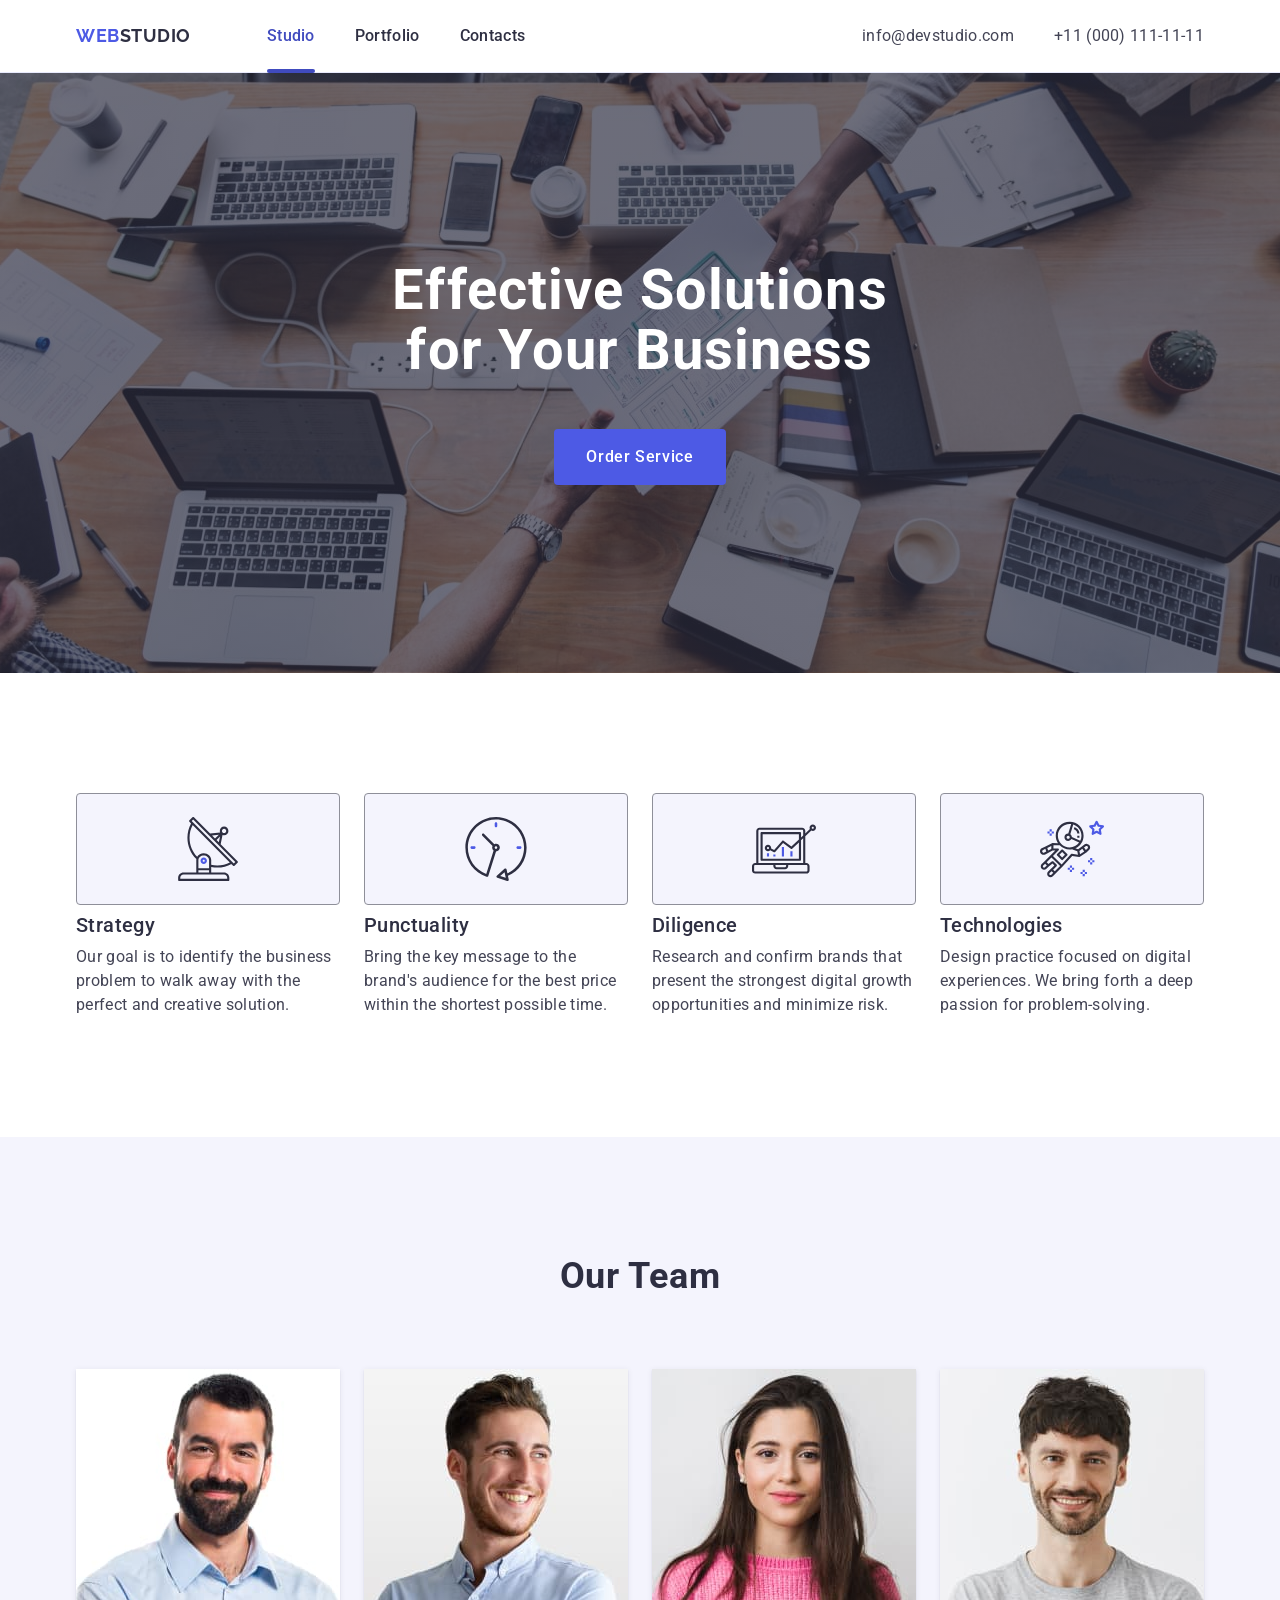
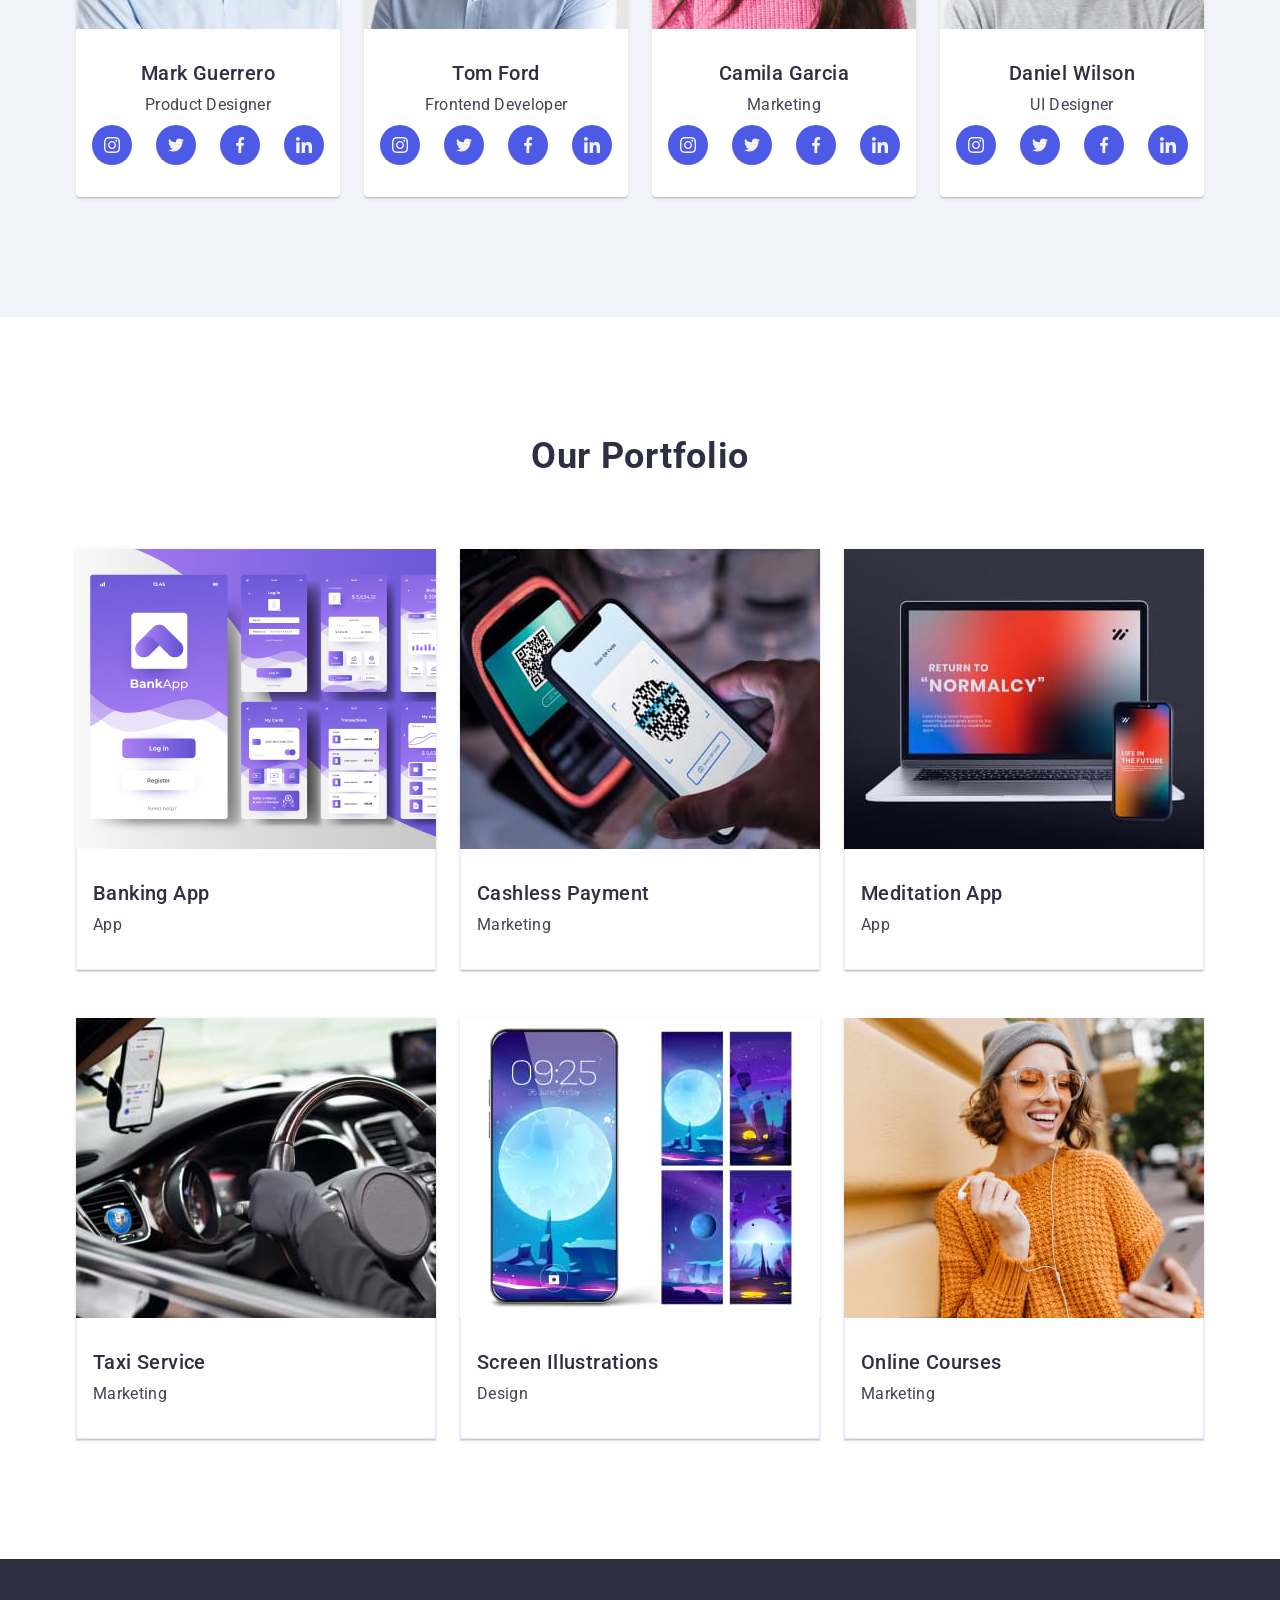
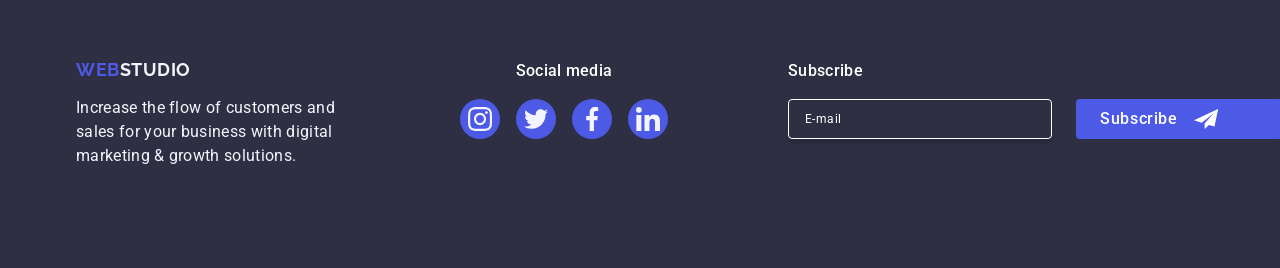
==== index.html @ db0de2be "root color" ====
<!DOCTYPE html>
<html lang="en">
<head>
    <meta charset="UTF-8">
    <meta name="viewport" content="width=device-width, initial-scale=1.0">
    <title>WebStudio</title>
    <link rel="preconnect" href="https://fonts.googleapis.com">
    <link rel="preconnect" href="https://fonts.gstatic.com" crossorigin>
    <link href="https://fonts.googleapis.com/css2?family=Raleway:wght@700&family=Roboto:wght@400;500;700&display=swap"
        rel="stylesheet">
        <link rel="stylesheet" href="https://cdnjs.cloudflare.com/ajax/libs/modern-normalize/2.0.0/modern-normalize.min.css">
    <link rel="stylesheet" href="./css/styles.css">
</head>
<body>
    <header class="header">
        <div class="container header-container">
        <nav class="navigation">
            <a class="logo" href="./index.html">Web<span class="logo-part">Studio</span></a>
            <ul class="nav-list">
                <li>
                    <a class="nav-link current" href="./index.html">Studio</a>
                </li>
                <li>
                    <a class="nav-link" href="">Portfolio</a>
                </li>
                <li>
                    <a class="nav-link" href="">Contacts</a>
                </li>
            </ul>
        </nav>
        <address class="address">
            <ul class="address-list">
                <li>
                    <a class="contact-link" href="mailto:info@devstudio.com">info@devstudio.com</a>
                </li>
                <li>
                    <a class="contact-link" href="tel:+110001111111">+11 (000) 111-11-11</a>
                </li>
            </ul>
        </address> 
        </div>
    </header>
    <main>
        <section class="hero hero-bgr ">
            <div class="container hero-wrap">
            <h1 class="title-hero">Effective Solutions  for Your Business</h1>
            <button class="button-hero" type="button" >Order Service</button>
            </div>
        </section>
        <section class="our-adventages">
            <div class="container adventages-wrap">
            <h2 class="visually-hidden">Our Adventages</h2>
            <ul class="adventages-list">
                <li class="adventages-item">
                    <div class="icon-block">
                        <svg class="icon-adventages" width="64" height="64">
                            <use href="./images/icons.svg#icon-antenna"></use>
                        </svg>
                    </div>
                    <h3 class="subtitle-adventages">Strategy</h3>
                    <p class="text-adventages">Our goal is to identify the business
                       problem to walk away with the perfect and creative solution.
                    </p>
                </li>
                <li class="adventages-item">
                    <div class="icon-block">
                    <svg class="icon-adventages" width="64" height="64">
                        <use href="./images/icons.svg#icon-clock"></use>
                    </svg>
                </div>
                    <h3 class="subtitle-adventages">Punctuality</h3>
                    <p class="text-adventages">Bring the key message to the brand's audience for the best price within the shortest possible time.</p>
                </li>
                <li class="adventages-item">
                    <div class="icon-block">
                        <svg class="icon-adventages" width="64" height="64">
                            <use href="./images/icons.svg#icon-diagram"></use>
                        </svg>
                    </div>
                    <h3 class="subtitle-adventages">Diligence</h3>
                    <p class="text-adventages">Research and confirm brands that present the strongest digital growth opportunities and minimize risk.</p>
                </li>
                <li class="adventages-item">
                    <div class="icon-block">
                        <svg class="icon-adventages" width="64" height="64">
                            <use href="./images/icons.svg#icon-astronaut"></use>
                        </svg>
                    </div>
                    <h3 class="subtitle-adventages">Technologies</h3>
                    <p class="text-adventages">Design practice focused on digital experiences. We bring forth a deep passion for problem-solving.</p>
                </li>
            </ul>
            </div>
        </section>
        <section class="section-team">
            <div class="container">
            <h2 class="title-team">Our Team</h2>
            <ul class="list-team">
                <li class="item-team">
                    <img class="team-photo" src="./images/team-one.jpg" alt="Mark Guerrero" width="264" height="260">
                    <div class="text-team">
                    <h3 class="subtitle-team">Mark Guerrero</h3>
                    <p class="text-discription">Product Designer</p>
                    <ul class="icon-social-team">
                        <li class="icon-list-team">
                            <a class="icon-link-team" href=""  target="_blank" rel="noopener noreferrer nofolow">
                            <svg class="social-list" width="16" height="16">
                                <use href="./images/icons.svg#icon-instagram"></use>
                            </svg>
                            </a>
                        </li>
                        <li class="icon-list-team">
                            <a class="icon-link-team" href="" target="_blank" rel="noopener noreferrer nofolow">
                            <svg class="social-list" width="16" height="16">
                                <use href="./images/icons.svg#icon-twitter"></use>
                            </svg>
                            </a>
                        </li>
                        <li class="icon-list-team">
                            <a class="icon-link-team" href=""  target="_blank" rel="noopener noreferrer nofolow">
                            <svg class="social-list" width="16" height="16">
                                <use href="./images/icons.svg#icon-facebook"></use>
                            </svg>
                            </a>
                        </li>
                        <li class="icon-list-team">
                            <a class="icon-link-team" href=""  target="_blank" rel="noopener noreferrer nofolow">
                            <svg class="social-list" width="16" height="16">
                                <use href="./images/icons.svg#icon-linkedin"></use>
                            </svg>
                            </a>
                        </li>
                    </ul>
                    </div>
                </li>
                <li class="item-team">
                    <img class="team-photo" src="./images/team-two.jpg" alt="Tom Ford"  width="264" height="260">
                    <div class="text-team">
                    <h3 class="subtitle-team">Tom Ford</h3>
                    <p class="text-discription">Frontend Developer</p>
                    <ul class="icon-social-team">
                        <li class="icon-list-team">
                            <a class="icon-link-team" href="" target="_blank" rel="noopener noreferrer nofolow">
                                <svg class="social-list" width="16" height="16">
                                    <use href="./images/icons.svg#icon-instagram"></use>
                                </svg>
                            </a>
                        </li>
                        <li class="icon-list-team">
                            <a class="icon-link-team" href="" target="_blank" rel="noopener noreferrer nofolow">
                                <svg class="social-list" width="16" height="16">
                                    <use href="./images/icons.svg#icon-twitter"></use>
                                </svg>
                            </a>
                        </li>
                        <li class="icon-list-team">
                            <a class="icon-link-team" href="" target="_blank" rel="noopener noreferrer nofolow">
                                <svg class="social-list" width="16" height="16">
                                    <use href="./images/icons.svg#icon-facebook"></use>
                                </svg>
                            </a>
                        </li>
                        <li class="icon-list-team">
                            <a class="icon-link-team" href="" target="_blank" rel="noopener noreferrer nofolow">
                                <svg class="social-list" width="16" height="16">
                                    <use href="./images/icons.svg#icon-linkedin"></use>
                                </svg>
                            </a>
                        </li>
                    </ul>
                    </div>
                </li>
                <li class="item-team">
                    <img class="team-photo" src="./images/team-three.jpg" alt="Camila Garcia"  width="264" height="260">
                    <div class="text-team">
                    <h3 class="subtitle-team">Camila Garcia</h3>
                    <p class="text-discription">Marketing</p>
                    <ul class="icon-social-team">
                        <li class="icon-list-team">
                            <a class="icon-link-team" href="" target="_blank" rel="noopener noreferrer nofolow">
                                <svg class="social-list" width="16" height="16">
                                    <use href="./images/icons.svg#icon-instagram"></use>
                                </svg>
                            </a>
                        </li>
                        <li class="icon-list-team">
                            <a class="icon-link-team" href="" target="_blank" rel="noopener noreferrer nofolow">
                                <svg class="social-list" width="16" height="16">
                                    <use href="./images/icons.svg#icon-twitter"></use>
                                </svg>
                            </a>
                        </li>
                        <li class="icon-list-team">
                            <a class="icon-link-team" href="" target="_blank" rel="noopener noreferrer nofolow">
                                <svg class="social-list" width="16" height="16">
                                    <use href="./images/icons.svg#icon-facebook"></use>
                                </svg>
                            </a>
                        </li>
                        <li class="icon-list-team">
                            <a class="icon-link-team" href="" target="_blank" rel="noopener noreferrer nofolow">
                                <svg class="social-list" width="16" height="16">
                                    <use href="./images/icons.svg#icon-linkedin"></use>
                                </svg>
                            </a>
                        </li>
                    </ul>
                    </div>
                </li>
                <li class="item-team">
                    <img class="team-photo" src="./images/team-four.jpg" alt="Daniel Wilson"  width="264" height="260"> 
                    <div class="text-team">
                    <h3 class="subtitle-team">Daniel Wilson</h3>
                    <p class="text-discription">UI Designer</p>
                    <ul class="icon-social-team">
                        <li class="icon-list-team">
                            <a class="icon-link-team" href="" target="_blank" rel="noopener noreferrer nofolow">
                                <svg class="social-list" width="16" height="16">
                                    <use href="./images/icons.svg#icon-instagram"></use>
                                </svg>
                            </a>
                        </li>
                        <li class="icon-list-team">
                            <a class="icon-link-team" href="" target="_blank" rel="noopener noreferrer nofolow">
                                <svg class="social-list" width="16" height="16">
                                    <use href="./images/icons.svg#icon-twitter"></use>
                                </svg>
                            </a>
                        </li>
                        <li class="icon-list-team">
                            <a class="icon-link-team" href="" target="_blank" rel="noopener noreferrer nofolow">
                                <svg class="social-list" width="16" height="16">
                                    <use href="./images/icons.svg#icon-facebook"></use>
                                </svg>
                            </a>
                        </li>
                        <li class="icon-list-team">
                            <a class="icon-link-team" href="" target="_blank" rel="noopener noreferrer nofolow">
                                <svg class="social-list" width="16" height="16">
                                    <use href="./images/icons.svg#icon-linkedin"></use>
                                </svg>
                            </a>
                        </li>
                    </ul>
                    </div>
                </li>
            </ul>
        </div>
        </section>
        <section class="section-portfolio">
            <div class="container">
            <h2 class="title-portfolio">Our Portfolio</h2>
            <ul class="card-portfolio">
                <li class="portfolio-item ">
                    <div class="portfolio-sguare"> 
                            <img class="photo-portfolio" src="./images/interface-app.jpg" alt="Bank app" width="360" height="300"> 
                      <p class="text-desc-portfilio"> 
                        14 Stylish and User-Friendly App Design Concepts · Task Manager App · Calorie Tracker App · Exotic Fruit Ecommerce App ·
                        Cloud Storage App
                     </p>
                    </div>
                    <div class="text-portfolio">
                    <h3 class="subtitle-portfolio">Banking App</h3>
                    <p class="desc-portfolio">App</p>
                    </div>
                </li>
                <li class="portfolio-item">
                    <div class="portfolio-sguare">
                    <img class="photo-portfolio" src="./images/marketing.jpg" alt="Payment" width="360" height="300">
                        <p class="text-desc-portfilio">
                            14 Stylish and User-Friendly App Design Concepts · Task Manager App · Calorie Tracker App · Exotic Fruit Ecommerce App ·
                            Cloud Storage App
                        </p>
                    </div>
                    <div class="text-portfolio">
                    <h3 class="subtitle-portfolio">Cashless Payment</h3>
                    <p class="desc-portfolio">Marketing</p>
                    </div>
                </li>
                <li class="portfolio-item">
                    <div class="portfolio-sguare">
                    <img class="photo-portfolio"  src="./images/app.jpg" alt="Laptop app" width="360" height="300">
                        <p class="text-desc-portfilio"> 
                            14 Stylish and User-Friendly App Design Concepts · Task Manager App · Calorie Tracker App · Exotic Fruit Ecommerce App ·
                            Cloud Storage App
                        </p>
                    </div>
                    <div class="text-portfolio">
                    <h3 class="subtitle-portfolio">Meditation App</h3>
                    <p class="desc-portfolio">App</p>
                    </div>
                </li>
                <li class="portfolio-item">
                    <div class="portfolio-sguare">
                    <img class="photo-portfolio"  src="./images/taxi.jpg" alt="Taxi service" width="360" height="300">
                        <p class="text-desc-portfilio">
                            14 Stylish and User-Friendly App Design Concepts · Task Manager App · Calorie Tracker App · Exotic Fruit Ecommerce App ·
                            Cloud Storage App
                        </p>
                </div>
                    <div class="text-portfolio">
                    <h3 class="subtitle-portfolio">Taxi Service</h3>
                    <p class="desc-portfolio">Marketing</p>
                    </div>
                </li>
                <li class="portfolio-item">
                    <div class="portfolio-sguare">
                    <img class="photo-portfolio"  src="./images/design.jpg" alt="Screen Illustrations" width="360" height="300">
                        <p class="text-desc-portfilio"> 
                            14 Stylish and User-Friendly App Design Concepts · Task Manager App · Calorie Tracker App · Exotic Fruit Ecommerce App ·
                            Cloud Storage App
                        </p>
                    </div>
                    <div class="text-portfolio">
                    <h3 class="subtitle-portfolio">Screen Illustrations</h3>
                    <p class="desc-portfolio">Design</p>
                    </div>
                </li>
                <li class="portfolio-item">
                    <div class="portfolio-sguare">
                    <img class="photo-portfolio"  src="./images/happy-customer.jpg" alt="Online Courses" width="360" height="300">
                        <p class="text-desc-portfilio"> 
                            14 Stylish and User-Friendly App Design Concepts · Task Manager App · Calorie Tracker App · Exotic Fruit Ecommerce App ·
                            Cloud Storage App
                        </p>
                    </div>
                    <div class="text-portfolio">
                    <h3 class="subtitle-portfolio">Online Courses</h3>
                    <p class="desc-portfolio">Marketing</p>
                    </div>
                </li>
            </ul>
            </div>
        </section>
    </main>
    <footer class="footer">
        <div class="container footer-wrap">
            <div class="logo-box">
        <a class="logo-footer" href="./index.html">Web<span class="logo-second">Studio</span></a>
        <p class="text-footer"> Increase the flow of customers and sales for your business with digital marketing & growth solutions.</p>
       </div>
        <div class="social-link-media">
            <p class="title-footer">Social media</p>
            <ul class="item-footer">
                <li class="footer-list">
                    <a class="icon-link-footer" href="" target="_blank" rel="noopener noreferrer nofolow">
                        <svg class="social-list-footer" width="24" height="24">
                            <use href="./images/icons.svg#icon-instagram"></use>
                        </svg>
                    </a>
                </li>
                <li class="footer-list">
                    <a class="icon-link-footer" href="" target="_blank" rel="noopener noreferrer nofolow">
                        <svg class="social-list-footer" width="24" height="24">
                            <use href="./images/icons.svg#icon-twitter"></use>
                        </svg>
                    </a>
                </li>
                <li class="footer-list">
                    <a class="icon-link-footer" href="" target="_blank" rel="noopener noreferrer nofolow">
                        <svg class="social-list-footer" width="24" height="24">
                            <use href="./images/icons.svg#icon-facebook"></use>
                        </svg>
                    </a>
                </li>
                <li class="footer-list">
                    <a class="icon-link-footer" href="" target="_blank" rel="noopener noreferrer nofolow">
                        <svg class="social-list-footer" width="24" height="24">
                            <use href="./images/icons.svg#icon-linkedin"></use>
                        </svg>
                    </a>
                </li>
            </ul>
        </div>
        <div class="box-subscribe">
            <p class="footer-subscribe">Subscribe</p>
            <form class="footer-form">
            <label class="footer-label">
                <input type="email" name="footer-email" placeholder="E-mail" class=footer-inpyt>
            </label>
            <button type="submit"  class="btn-footer">Subscribe
                <svg class="footer-icon" width="24" height="24">
                    <use href="./images/icons.svg#icon-send"></use>
                </svg>
            </button>
        </form>
        </div>
        </div>
    </footer>
    <div class="backdrop ">
        <div class="modal">
            <button type="button" class="modal-close">
                <svg class="modal-close-svg" width="8" height="8">
                    <use href="./images/icons.svg#icon-close"></use>
                </svg>
            </button>
            <p class="title-modal">Leave your contacts and we will call you back</p>
            <form class="modal-form">
                <div class="modal-field">
                    <label for="user-name" class="text-label">Name</label>
                    <div class="modal-input-wrap">
                        <input type="text" 
                        name="user-name" 
                        class="modal-input" 
                        id="user-name"/>
                        <svg class="icon-modal" width="18" height="24">
                            <use href="./images/icons.svg#icon-person"></use>
                        </svg>
                    </div>
                 </div>
                 <div class="modal-field">
                        <label for="user-phone" class="text-label">Phone</label>
                        <div  class="modal-input-wrap">
                       <input 
                        type="tel"
                        name="user-phone" 
                        class="modal-input"
                        id="user-phone" />
                        <svg class="icon-modal" width="18" height="24">
                            <use href="./images/icons.svg#icon-phone"></use>
                        </svg>
                    </div>
                  </div>
                  <div class="modal-field">
                   <label for="user-email" class="text-label">Email</label>
                   <div  class="modal-input-wrap">
                   <input type="email"
                   name="user-email"
                   class="modal-input"
                   id="user-email" />
                <svg class="icon-modal" width="18" height="24">
                    <use href="./images/icons.svg#icon-email"></use>
                </svg>
               </div>
                </div>
                <div class="box-textarea">
                    <label for="user-comment" class="text-label">Comment</label>
                    <textarea 
                    name="user-comment" 
                    rows="10" 
                    cols="30" 
                    placeholder="Text input"
                    class="modal-input-text"
                    id="user-comment"></textarea>
                </div>
                    <div class="modal-checkbox">
                    <input type="checkbox"
                    name="user-privacy" 
                    id="user-privacy" 
                    value="true"
                    class="modal-check visually-hidden "
                    required>
                    <label 
                    for="user-privacy" 
                    class="check-text"> <span class="modal-span">
                        <svg class="modal-check-icon" width="10" height="8">
                            <use href="./images/icons.svg#icon-vector"></use>
                        </svg>
                    </span>I accept the terms and conditions of the <a href="" class="check-link">Privacy Policy</a>
                   </label>
                </div> 
            <button type="submit" class="modal-send-btn">Send</button>
         </form>
        </div>
    </div>
</body>
</html>
---- css/styles.css ----
:root{
    --icon-back-color: #f4f4fd;
    --color-btn: #4D5AE5;
    --color-hover-focus: #404bbf;
    --color-white: #ffffff;
  }
  
  
  
  body {
   font-family: "Roboto", sans-serif;
   color: #434455;
   background-color: var(--color-white);
   }

   h1,
   h2,
   h3,
   h4,
   h5,
   h6,
   p {
     margin: 0;
   }



   a {
    text-decoration: none;
   }

   ul, ol {
    list-style: none;
    padding-left: 0;
    margin: 0;
   }

   img {
    display: block;
    max-width: 100%;
    height: auto;
   }

   address{
    font-style: normal;
   }

    .visually-hidden {
    position: absolute;
    width: 1px;
    height: 1px;
    margin: -1px;
    border: 0;
    padding: 0;
    white-space: nowrap;
    clip-path: inset(100%);
    clip: rect(0 0 0 0);
    overflow: hidden;
   }


   .container{
    width: 1158px;
    padding: 0 15px;
    margin: 0 auto;
   }

   /* ---header---*/
   .header-container{
    display: flex;
    align-items: center;
    }

    .navigation{
      display: flex;
      align-items: center;
    }
  
    .header{
      border-bottom: 1px solid #e7e9fc;
      box-shadow: 0px 2px 1px rgba(46, 47, 66, 0.08),
        0px 1px 1px rgba(46, 47, 66, 0.16),
        0px 1px 6px rgba(46, 47, 66, 0.08);
    }
  
    .logo{
    color: var(--color-btn) ;
    font-family: Raleway, sans-serif;
    font-size: 18px;
    font-weight: 700;
    line-height: 1.17;
    letter-spacing: 0.03em;
    text-transform: uppercase;
    margin-right: 76px;
    }

   .nav-list{
    display: flex;
    gap: 40px;
    }

    .logo-part {
    color: #2E2F42;
    }

   .nav-link {
   color:  #2E2F42;;
   font-size: 16px;
   font-weight: 500;
   line-height: 1.5;
   letter-spacing: 0.02em;
   padding: 24px 0;
   display: block;
    transition: color 250ms cubic-bezier(0.4, 0, 0.2, 1);
   }
  
   .current::after {
    content: "";
    position: absolute;
    left: 0;
    bottom: -1px;
    background-color: var(--color-hover-focus);
    border-radius: 2px;
    height: 4px;
    width: 100%;;
    }

   .current{
   position: relative;
   color: var(--color-hover-focus);
    }

   .nav-link:hover,
   .nav-link:focus {
   color: var(--color-hover-focus);
   }
  
  


    .address {
    font-style: normal;
    margin-left: auto;
    }

    .address-list{
    display: flex;
    gap: 40px;
    }

    .contact-link {
    color:  #434455;
    font-size: 16px;
    line-height: 1.5;
    letter-spacing: 0.02em;
    transition: color 250ms cubic-bezier(0.4, 0, 0.2, 1);
    }

    .contact-link:hover,
    .contact-link:focus{
    color:  var(--color-hover-focus);
    }

   /* section-hero*/
    .hero {
      max-width: 1440px;
      background-image: linear-gradient(rgba(46, 47, 66, 0.7), rgba(46, 47, 66, 0.7)), url(../images/people-office.jpg);
      background-repeat: no-repeat;
      background-position: center;
      background-size: cover;
    background-color: #2E2F42;
    padding-top: 188px;
    padding-bottom: 188px;
    margin: auto;
    }
       
    .hero-wrap{
    display: flex;
    flex-direction: column;
    align-items: center;

    }

    .title-hero {
    font-weight: 700;
    font-size: 56px;
    line-height: 1.07;
    letter-spacing: 0.02em;
    text-align: center;
    color: var(--color-white);
    margin-bottom: 48px;
    max-width: 496px;
    }

    .button-hero {
    font-weight: 500; 
    font-size: 16px; 
    line-height: 1.5;
    letter-spacing: 0.04em;
    color: var(--color-white);
    background: var(--color-btn); 
    border-radius: 4px;
    border: none;
    cursor: pointer;
    padding: 16px 32px; 
    min-width: 169px;
    transition: background-color 250ms cubic-bezier(0.4, 0, 0.2, 1);
    }

    .button-hero:hover,
    .button-hero:focus{
    background-color: var(--color-hover-focus);
   }

    /* section-adventages */
    
    .our-adventages{
    padding-top: 120px;
    padding-bottom: 120px;
    }


    .adventages-list{
    display: flex;
    justify-content: space-between;
    align-items: center;
    gap: 24px;
   }
    
   .icon-block{
    border: 1px solid #8e8f99;
    border-radius: 4px;
    width: 264px;
    height: 112px;
    background: var(--icon-back-color);
    display: flex;
    align-items: center;
    justify-content: center;
    margin-bottom: 8px;
   }

    .adventages-item{
    max-width: 264px;
    width: calc((100% - 24 * 3) / 4);
    }

    .subtitle-adventages {
    font-weight: 500;
    font-size: 20px;
    line-height: 1.2;
    letter-spacing: 0.02em;
    color: #2e2f42;
    margin-bottom: 8px;
    
    }

    .text-adventages {
    font-weight: 400;
    font-size: 16px;
    line-height: 1.5;
    letter-spacing: 0.02em;
   }

   /* section-team*/
   .section-team{
    text-align: center;
    background-color: var(--icon-back-color);
    padding-top: 120px;
    padding-bottom: 120px;
   }

   .list-team{
    display: flex;
    align-items: center;
    justify-content: space-between;
    gap: 24px;
   }

   .item-team {
    width: 264px;
    width: calc((100% - 24 * 3) / 4);
    background-color: var(--color-white);
    border-radius: 0px 0px 4px 4px;
    box-shadow: 0 2px 1px 0 rgba(46, 47, 66, 0.08), 0 1px 1px 0 rgba(46, 47, 66, 0.16), 0 1px 6px 0 rgba(46, 47, 66, 0.08);
   }

   .team-photo{
    object-fit: cover;
   }

   .text-team{
   padding-top: 32px;
   padding-bottom: 32px;
   align-items: center;
   }

   .title-team {
    font-weight: 700;
    font-size: 36px;
    line-height: 1.11;
    letter-spacing: 0.02em;
    text-align: center;
    text-transform: capitalize;
    color: #2e2f42;
    margin-bottom: 72px;
   }

   .subtitle-team {
    font-weight: 500;
    font-size: 20px;
    line-height: 1.2;
    letter-spacing: 0.02em;
    color: #2e2f42;
    text-align: center;
    margin-bottom: 8px;
   }

   .text-discription {
    font-size: 16px;
    line-height: 1.5;
    letter-spacing: 0.02em;
    margin-bottom: 8px;
   }
   
   
   .icon-social-team{
    display: flex;
      align-items: center;
      justify-content: center;
      flex-direction: row;
      gap: 24px;
   }

   .social-list{
    fill: var(--icon-back-color);
   }

   .icon-link-team{
    width: 40px;
    height: 40px;
    background-color: var(--color-btn);
    border-radius: 50%;
    display: flex;
    align-items: center;
    justify-content: center;
    transition: background-color 250ms cubic-bezier(0.4, 0, 0.2, 1);
   }

   .icon-link-team:hover,
   .icon-link-team:focus{
    background-color: var(--color-hover-focus);
    }

   /* section-portfolio */

   .section-portfolio{
   padding-top: 120px;
   padding-bottom: 120px;
   }

   .title-portfolio {
    font-weight: 700;
    font-size: 36px;
    line-height: 1.11;
    letter-spacing: 0.02em;
    text-align: center;
    text-transform: capitalize;
    color: #2e2f42;
    margin-bottom: 72px;
   }

   .card-portfolio{
   display: flex;
   flex-wrap: wrap;
   column-gap: 24px;
   row-gap: 48px;
    box-shadow: 250ms cubic-bezier(0.4, 0, 0.2, 1);
   }

    .portfolio-item {
    width: 360px;
    width: calc((100% - 24px * 2) / 3);
    box-shadow: 0px 1px 6px rgba(46, 47, 66, 0.08),
    0px 1px 1px rgba(46, 47, 66, 0.16),
    0px 2px 1px rgba(46, 47, 66, 0.08);
    transition: box-shadow 250ms cubic-bezier(0.4, 0, 0.2, 1);
    }
   
   .portfolio-sguare{
    position: relative;
    overflow: hidden;
    transform: translateY(0%);
   }

   .portfolio-item:hover .text-desc-portfilio{
    transform: translateY(0%);
   }

    .text-desc-portfilio{
    position: absolute;
    top: 0;
    height: 100%;
    width: 100%;
    font-weight: 400;
    font-size: 16px;
    line-height: 1.5;
    letter-spacing: 0.02em;
    color:var(--icon-back-color);
    padding: 40px 32px;
    background-color: var(--color-btn);
    transform: translateY(100%);
    transition: transform 250ms cubic-bezier(0.4, 0, 0.2, 1);
   }
    
   .text-portfolio{
    padding: 32px 16px;
    border-bottom: 1px solid #e7e9fc;
    border-left: 1px solid #e7e9fc;
    border-right: 1px solid #e7e9fc;
   }

   .subtitle-portfolio {
    font-weight: 500;
    font-size: 20px;
    line-height: 1.2;
    letter-spacing: 0.02em;
    color: #2e2f42;
    margin-bottom: 8px;
   }

   .desc-portfolio {
    font-size: 16px;
    line-height: 1.5;
    letter-spacing: 0.02em;
   }

  
   /* footer */

    .footer-wrap{
     display: flex;
    align-items: baseline;
    }

   .footer {
   padding-top: 100px;
   padding-bottom: 100px;
   background-color: #2e2f42;
   }


   .logo-footer {
    font-family: "Raleway", sans-serif;
    font-weight: 700;
    font-size: 18px;
    line-height: 1.17;
    letter-spacing: 0.03em;
    text-transform: uppercase;
    color: var(--color-btn);
    display: inline-block;
      margin-bottom: 16px;
   }

   .logo-second{
   color: var(--icon-back-color);
   }

    .text-footer{
    font-weight: 400;
    font-size: 16px;
    line-height: 1.5;
    letter-spacing: 0.02em;
    color: var(--icon-back-color);
    width: 264px;
   }
  
   .logo-box{
   margin-right: 120px;
   }

   .social-link-media {
   width: 208px;
   height: 80px;
   }

   .title-footer{
    font-weight: 500;
    font-size: 16px;
    line-height: 1.5;
    letter-spacing: 0.02em;
    color: var(--color-white);
    display: flex;
    align-items: center;
    justify-content: center;
    margin-bottom: 16px;
   }
  
   .item-footer {
    width: 208px;
    height: 40px;
    gap: 16px;
    display: flex;
   }
  
   .footer-list {
    width: 40px;
    height: 40px;
   }

  
   .icon-link-footer {
    display: flex;
    align-items: center;
    justify-content: center;
    width: 100%;
    height: 100%;
    background-color: var(--color-btn);
    border-radius: 50%;
    fill: white;
    transition: background-color 250ms cubic-bezier(0.4, 0, 0.2, 1);
   }
  
   .social-list-footer{
    fill:var(--icon-back-color);
   }

    .icon-link-footer:hover,
    .icon-link-footer:focus
    {
    background-color: #31D0AA;
   }
  
   .box-subscribe{
    display: flex;
    align-items: flex-start;
    justify-content: left;
    margin-left: 120px;
    flex-direction: column;
   }

   .footer-form{
    display: flex;
    gap: 24px;
   }


   .footer-subscribe {
    font-weight: 500;
    font-size: 16px;
    line-height: 1.5;
    letter-spacing: 0.02em;
    color: var(--color-white);
    margin-bottom: 16px;
   }

   

   .footer-inpyt {
    border: 1px solid var(--color-white);
    border-radius: 4px;
    width: 264px;
    height: 40px;
    box-shadow: 0 4px 4px 0 rgba(0, 0, 0, 0.15);
    background-color: transparent;
    font-size: 12px;
    line-height: 2;
    color: var(--color-white);
    letter-spacing: 0.04em;
    padding: 8px 0px 8px 16px;
   }

   .footer-inpyt::placeholder{
    font-weight: 400;
    font-size: 12px;
    line-height: 2;
    letter-spacing: 0.04em;
    color: var(--color-white);
   }

   .btn-footer {
    border-radius: 4px;
    padding: 8px 64px 8px 24px;
    min-width: 165px;
    height: 40px;
    background: var(--color-btn);
    font-weight: 500;
    font-size: 16px;
    line-height: 1.5;
    letter-spacing: 0.04em;
    text-align: center;
    color: var(--color-white);
    cursor: pointer;
    border: none;
    display: flex;
    align-items: center;
    justify-content: center;
    transition: background-color 250ms cubic-bezier(0.4, 0, 0.2, 1);
   }

   .btn-footer:hover{
     background-color: var(--color-hover-focus);
   }

   .footer-icon {
    fill: var(--color-white);
    margin-left: 16px;
   }

   /* modal */

   .backdrop{
    position: fixed;
    top: 0;
    width: 100%;
    height: 100%;
    opacity: 0;
    visibility: hidden;
    pointer-events: none;
    background: rgba(46, 47, 66, 0.4);
     transition: opacity 250ms cubic-bezier(0.4, 0, 0.2, 1), visibility 250ms cubic-bezier(0.4, 0, 0.2, 1);
   }

   .is-open{
    opacity: 1;
    visibility: visible;
    pointer-events: auto;
   }

   .modal{
    position: absolute;
    top: 50%;
    left: 50%;
    border-radius: 4px;
    width: 408px;
    min-height: 584px;
    padding: 24px;
    background-color: #fcfcfc;
    transform: translate(-50%, -50%);
    padding-top: 72px;
    box-shadow: 0px 1px 1px rgba(0, 0, 0, 0.14),
    0px 1px 3px rgba(0, 0, 0, 0.12),
    0px 2px 1px rgba(0, 0, 0, 0.2);
    transition: transform 250ms cubic-bezier(0.4, 0, 0.2, 1);
   }
 
   .modal-close{
    position: absolute;
    top: 24px;
    right: 24px;
    border-radius: 50%;
    fill: #2e2e2e;
    stroke-width: 1px;
    border: none;
    width: 24px;
    height: 24px;
    display: flex;
    align-items: center;
    justify-content: center;
    background-color: #e7e9fc;
    border-color: #e7e9fc;
    border: 1px solid rgba(0, 0, 0, 0.1);
    padding: 0;
    cursor: pointer;
    transition: background-color 250ms cubic-bezier(0.4, 0, 0.2, 1), border 250ms cubic-bezier(0.4, 0, 0.2, 1);
    }

   .modal-close:hover{
    border-radius: 100%;
    border: none;
    background-color: var(--color-hover-focus);
    fill: var(--color-white);
   }

   .modal-close:focus{
    background-color: var(--color-hover-focus);
    border: none;
    fill: var(--color-white);
   }

   .modal-close-svg{
    transition: fill 250ms cubic-bezier(0.4, 0, 0.2, 1);
   }

   .modal-close-svg:hover,
   .modal-close-svg:focus{
   fill: var(--color-white);
   }

   .title-modal{
    font-family: "Roboto", sans-serif;
    font-weight: 500;
    font-size: 16px;
    line-height: 1.5;
    letter-spacing: 0.02em;
    color: #2e2f42;
    max-width: 360px;
    display: flex;
    align-items: center;
    justify-content: center;
    margin-bottom: 16px;
    text-align: center;
    margin-bottom: 16px;
   }

   .modal-input{
    width: 100%;
    height: 40px;
    border: 1px solid rgba(46, 47, 66, 0.4);
    border-radius: 4px;
    background-color: transparent;
    outline: transparent;
    padding-left: 38px;
    transition: border-color 250ms cubic-bezier(0.4, 0, 0.2, 1);
   }

   .modal-input:focus{
   border-color: var(--color-btn);
   }

   .modal-input:focus + .icon-modal {
    fill: var(--color-btn);
   }

   .modal-field{
   margin-bottom: 8px;
   }

   .text-label{
    font-weight: 400;
    font-size: 12px;
    line-height: 1.17;
    letter-spacing: 0.04em;
    color: #8e8f99;
    display: block;
    margin-bottom: 4px;
   }

   .icon-modal{
    position: absolute;
    fill: #2e2f42;
    top: 50%;
    left: 16px;
    transform: translateY(-50%);
    transition: fill 250ms cubic-bezier(0.4, 0, 0.2, 1);
   }

   .modal-input-wrap{
    position: relative;
    margin-bottom: 8px;
   }


   .modal-input-text{
    width: 100%;
    border: 1px solid rgba(46, 47, 66, 0.4);
    border-radius: 4px;
    height: 120px;
    font-size: 12px;
    line-height: 1.17;
    letter-spacing: 0.04em;
    color: rgba(46, 47, 66, 0.4);
    background-color: transparent;
    outline: transparent;
    padding: 8px 16px;
    resize: none;
    transition: border-color 250ms cubic-bezier(0.4, 0, 0.2, 1);
   }

   .modal-input-text:focus{
   border-color: var(--color-btn);
   }


   .box-textarea{
   margin-bottom: 16px;
   }

   .check-text{
    font-weight: 400;
    font-size: 12px;
    line-height: 1.17;
    letter-spacing: 0.04em;
    color: #8e8f99;
    min-width: 388px;
    display: flex;
    align-items: center;
   }

    .modal-checkbox {
     margin-bottom: 24px;
    }


    .modal-span{
    width: 16px;
    height: 16px;
    border: 1px solid rgba(46, 47, 66, 0.4);
    border-radius: 2px;
    transition: background-color 250ms cubic-bezier(0.4, 0, 0.2, 1),
    border 250ms cubic-bezier(0.4, 0, 0.2, 1), 
    fill 250ms cubic-bezier(0.4, 0, 0.2, 1);
    display: inline-flex;
    align-items: center;
    justify-content: center;
    fill: transparent;
   } 

    .check-link {
    font-family: "Roboto", sans-serif;
    font-weight: 400;
    line-height: 1.33;
    text-decoration: underline;
    text-decoration-skip-ink: none;
    color: var(--color-btn);
    margin: 2px;
   }

    .check-text span{
    position: relative;
    margin-right: 8px;
    }

    .modal-check:checked + .check-text span{
    background-color: var(--color-hover-focus);
    border: none;
    fill: var(--icon-back-color);
    }

    .modal-check-icon{
    position: absolute;
    top: 50%;
    left: 50%;
    transform: translate(-50%, -50%);
    } 

   .modal-send-btn{
    font-weight: 500;
    font-size: 16px;
    line-height: 1.5;
    letter-spacing: 0.04em;
    color: var(--color-white);
    box-shadow: 0 4px 4px 0 rgba(0, 0, 0, 0.15);
    background-color: var(--color-btn);
    border-radius: 4px;
    border: none;
    text-align: center;
    cursor: pointer;
    padding: 16px 32px;
    min-width: 169px;
    transition: background-color 250ms cubic-bezier(0.4, 0, 0.2, 1);
    display: block;
    align-items: end;
    margin: 0 auto;
    }

   .modal-send-btn:hover,
   .modal-send-btn:focus{
   box-shadow: 0 4px 4px 0 rgba(0, 0, 0, 0.15);
   background-color: var(--color-hover-focus);
   }
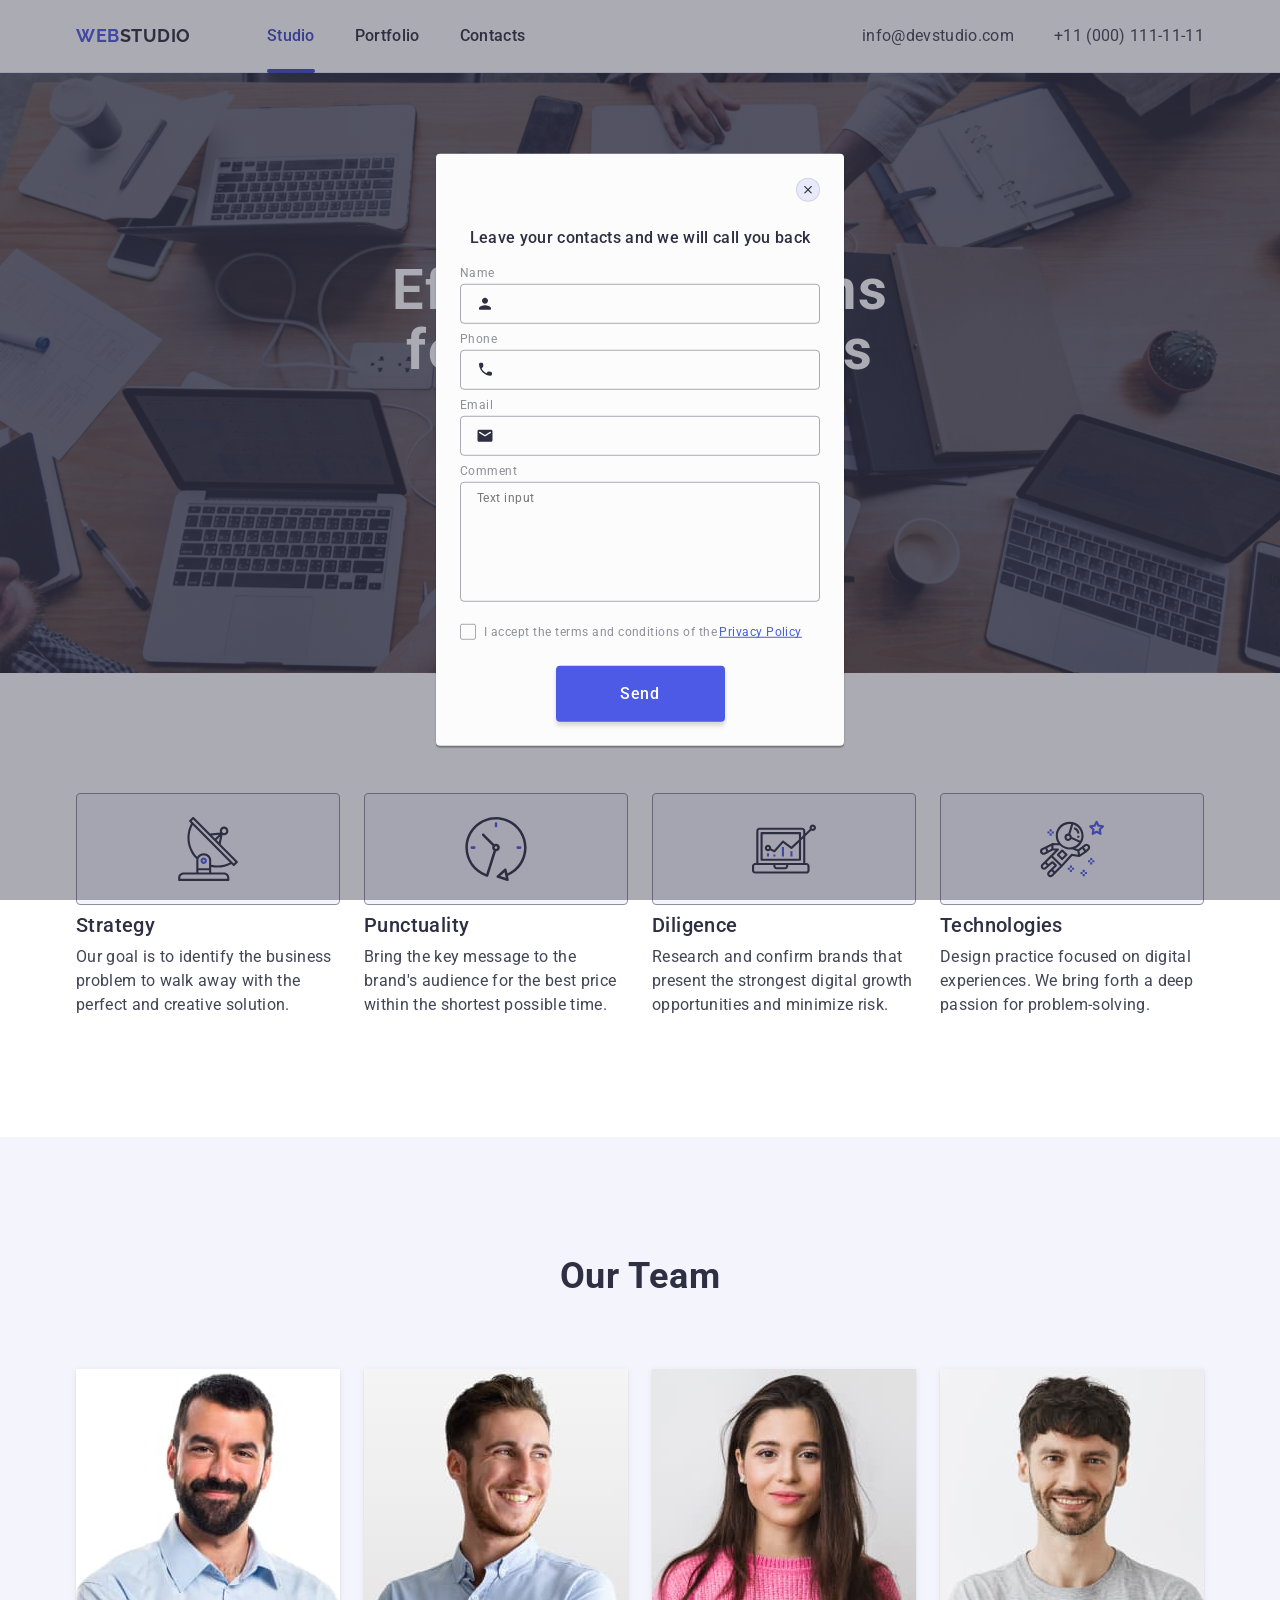
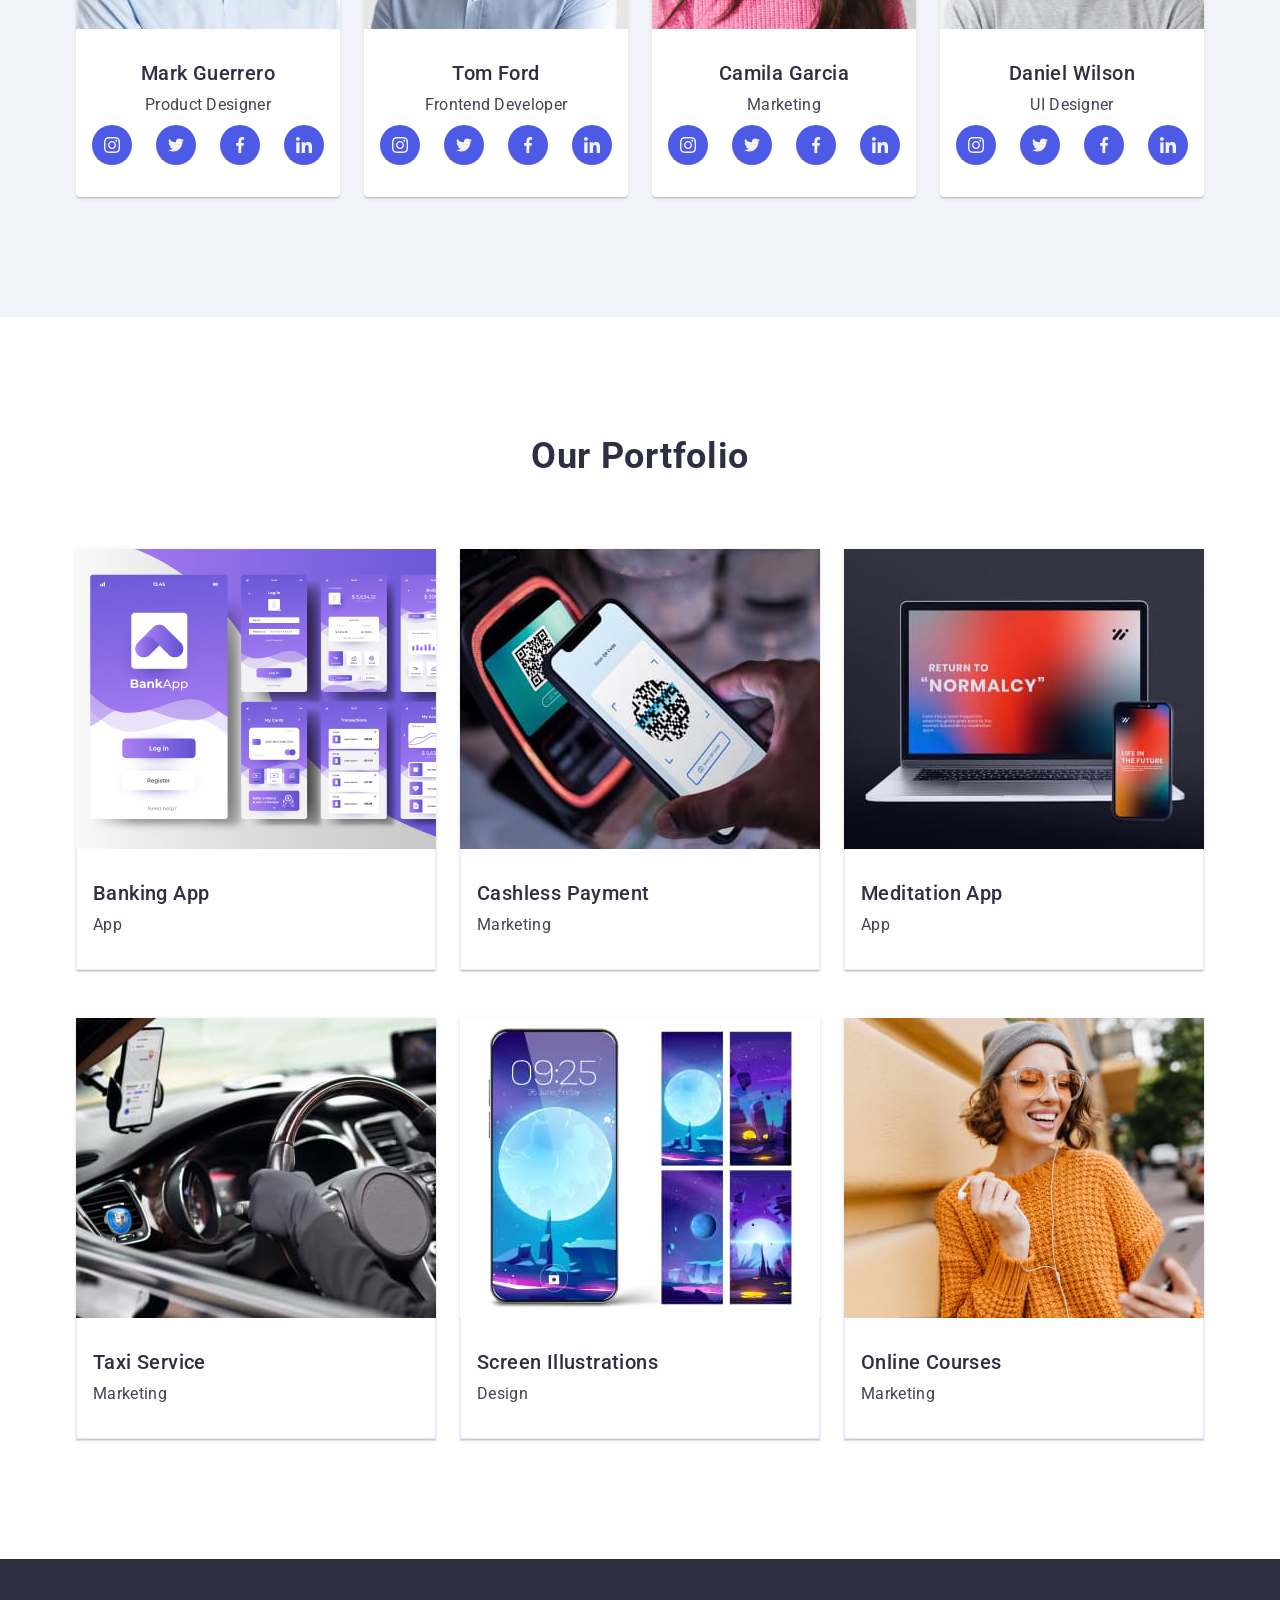
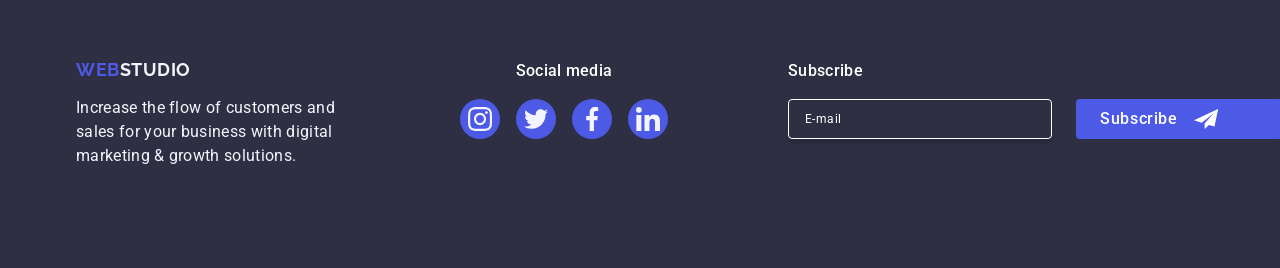
==== commit d60adb05: "..." ====
--- a/index.html
+++ b/index.html
@@ -387,7 +387,7 @@
         </div>
         </div>
     </footer>
-    <div class="backdrop ">
+    <div class="backdrop is-open">
         <div class="modal">
             <button type="button" class="modal-close">
                 <svg class="modal-close-svg" width="8" height="8">
--- a/css/styles.css
+++ b/css/styles.css
@@ -792,17 +792,18 @@
 
 
     .modal-span{
+    display: inline-flex;
+    align-items: center;
+    justify-content: center;
     width: 16px;
     height: 16px;
     border: 1px solid rgba(46, 47, 66, 0.4);
     border-radius: 2px;
+    fill: transparent;
     transition: background-color 250ms cubic-bezier(0.4, 0, 0.2, 1),
     border 250ms cubic-bezier(0.4, 0, 0.2, 1), 
     fill 250ms cubic-bezier(0.4, 0, 0.2, 1);
-    display: inline-flex;
-    align-items: center;
-    justify-content: center;
-    fill: transparent;
+    
    } 
 
     .check-link {
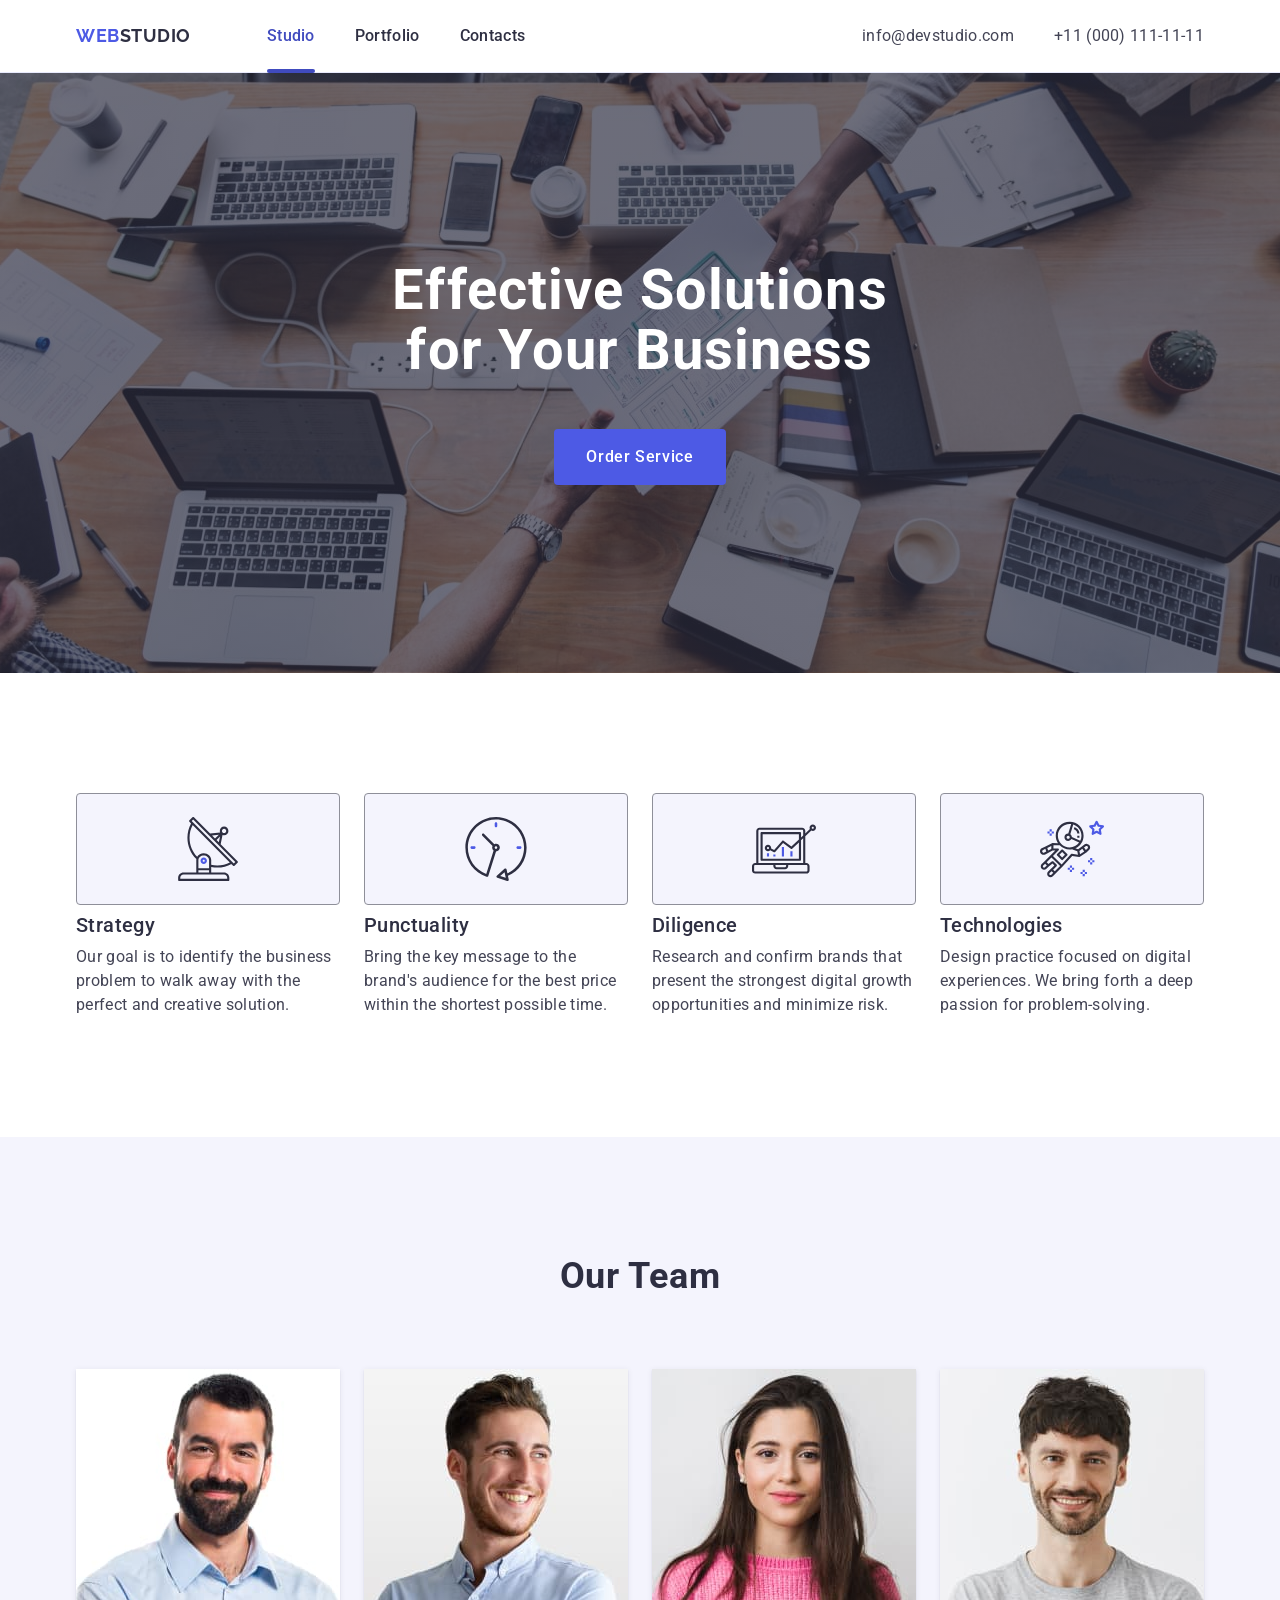
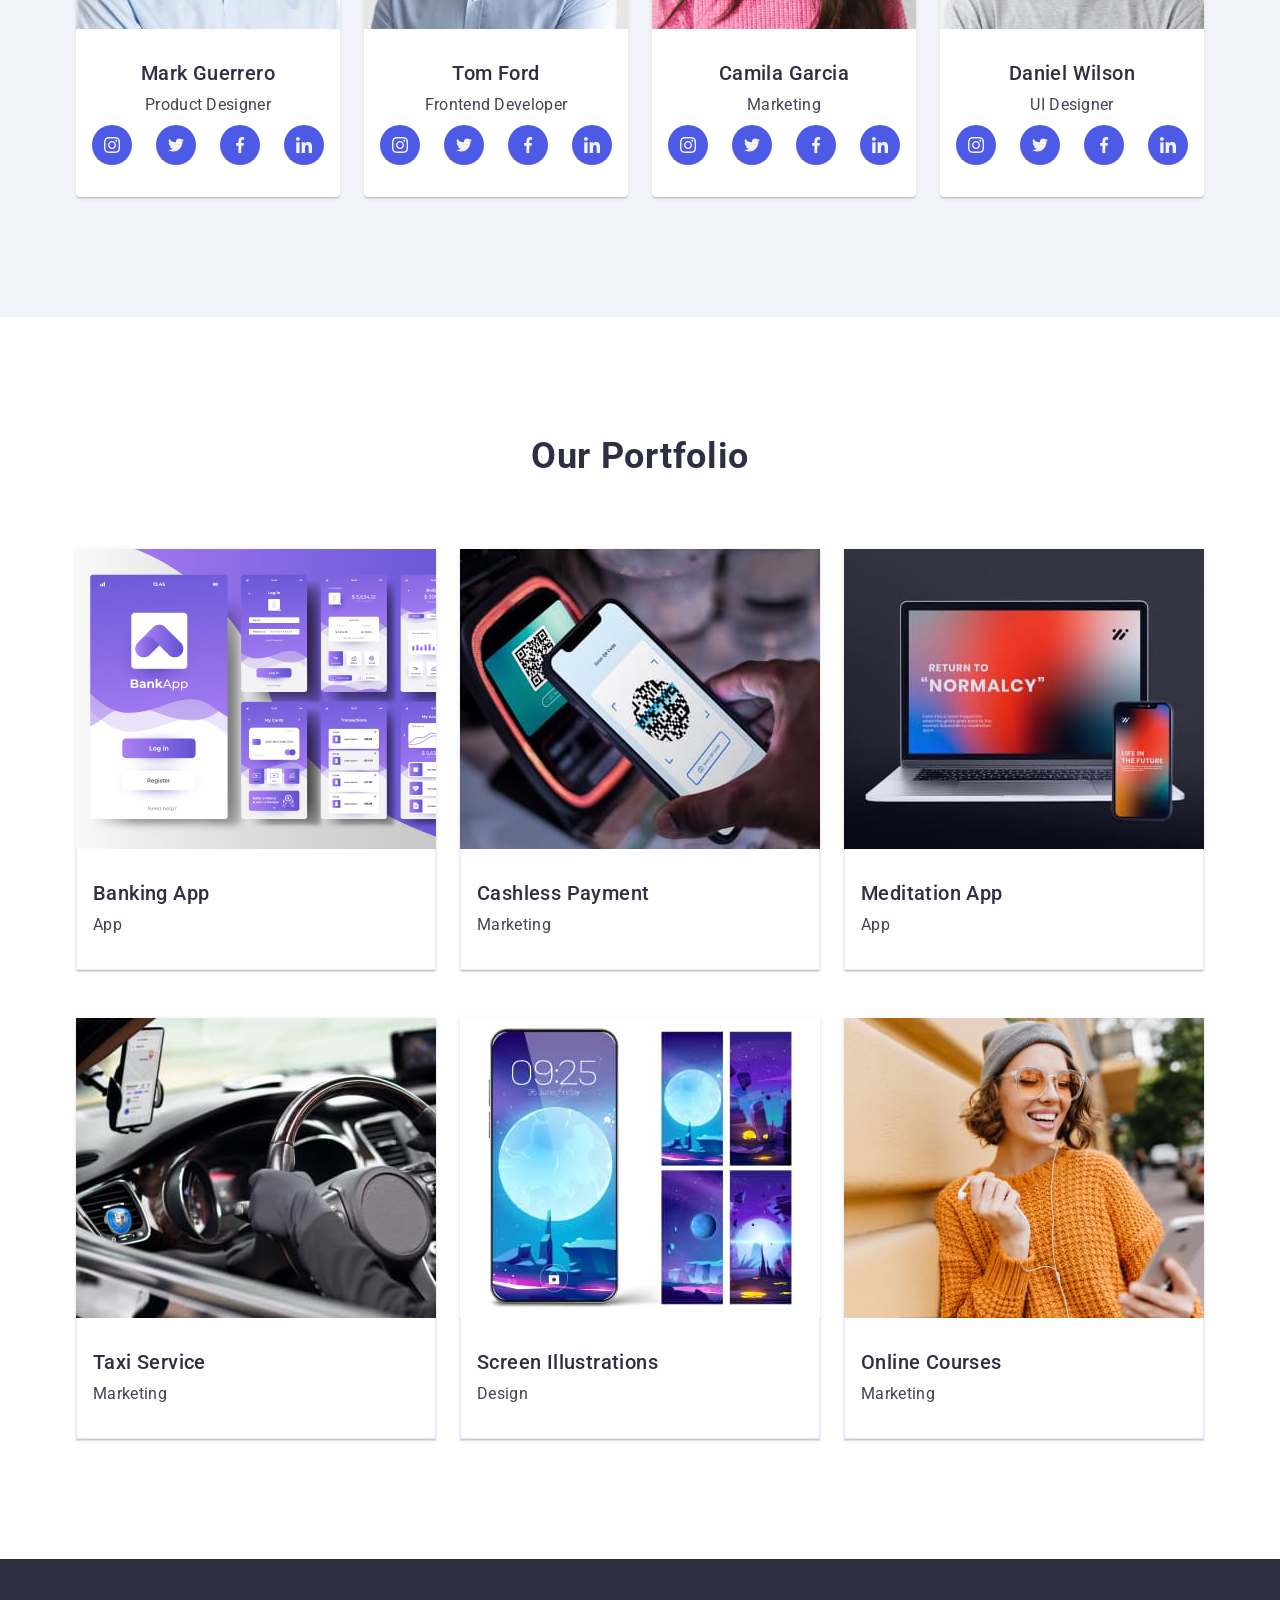
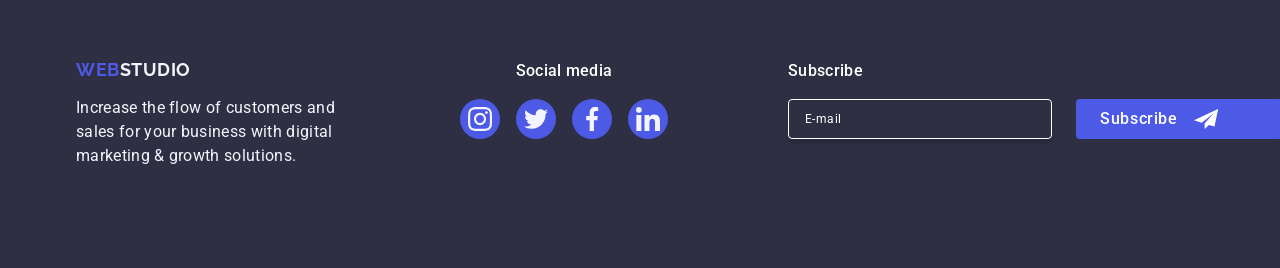
==== commit 50473abe: "mistake span" ====
--- a/index.html
+++ b/index.html
@@ -387,7 +387,7 @@
         </div>
         </div>
     </footer>
-    <div class="backdrop is-open">
+    <div class="backdrop">
         <div class="modal">
             <button type="button" class="modal-close">
                 <svg class="modal-close-svg" width="8" height="8">
--- a/css/styles.css
+++ b/css/styles.css
@@ -791,7 +791,7 @@
     }
 
 
-    .modal-span{
+    .modal-span {
     display: inline-flex;
     align-items: center;
     justify-content: center;
@@ -800,6 +800,8 @@
     border: 1px solid rgba(46, 47, 66, 0.4);
     border-radius: 2px;
     fill: transparent;
+    position: relative;
+    margin-right: 8px;
     transition: background-color 250ms cubic-bezier(0.4, 0, 0.2, 1),
     border 250ms cubic-bezier(0.4, 0, 0.2, 1), 
     fill 250ms cubic-bezier(0.4, 0, 0.2, 1);
@@ -816,10 +818,6 @@
     margin: 2px;
    }
 
-    .check-text span{
-    position: relative;
-    margin-right: 8px;
-    }
 
     .modal-check:checked + .check-text span{
     background-color: var(--color-hover-focus);
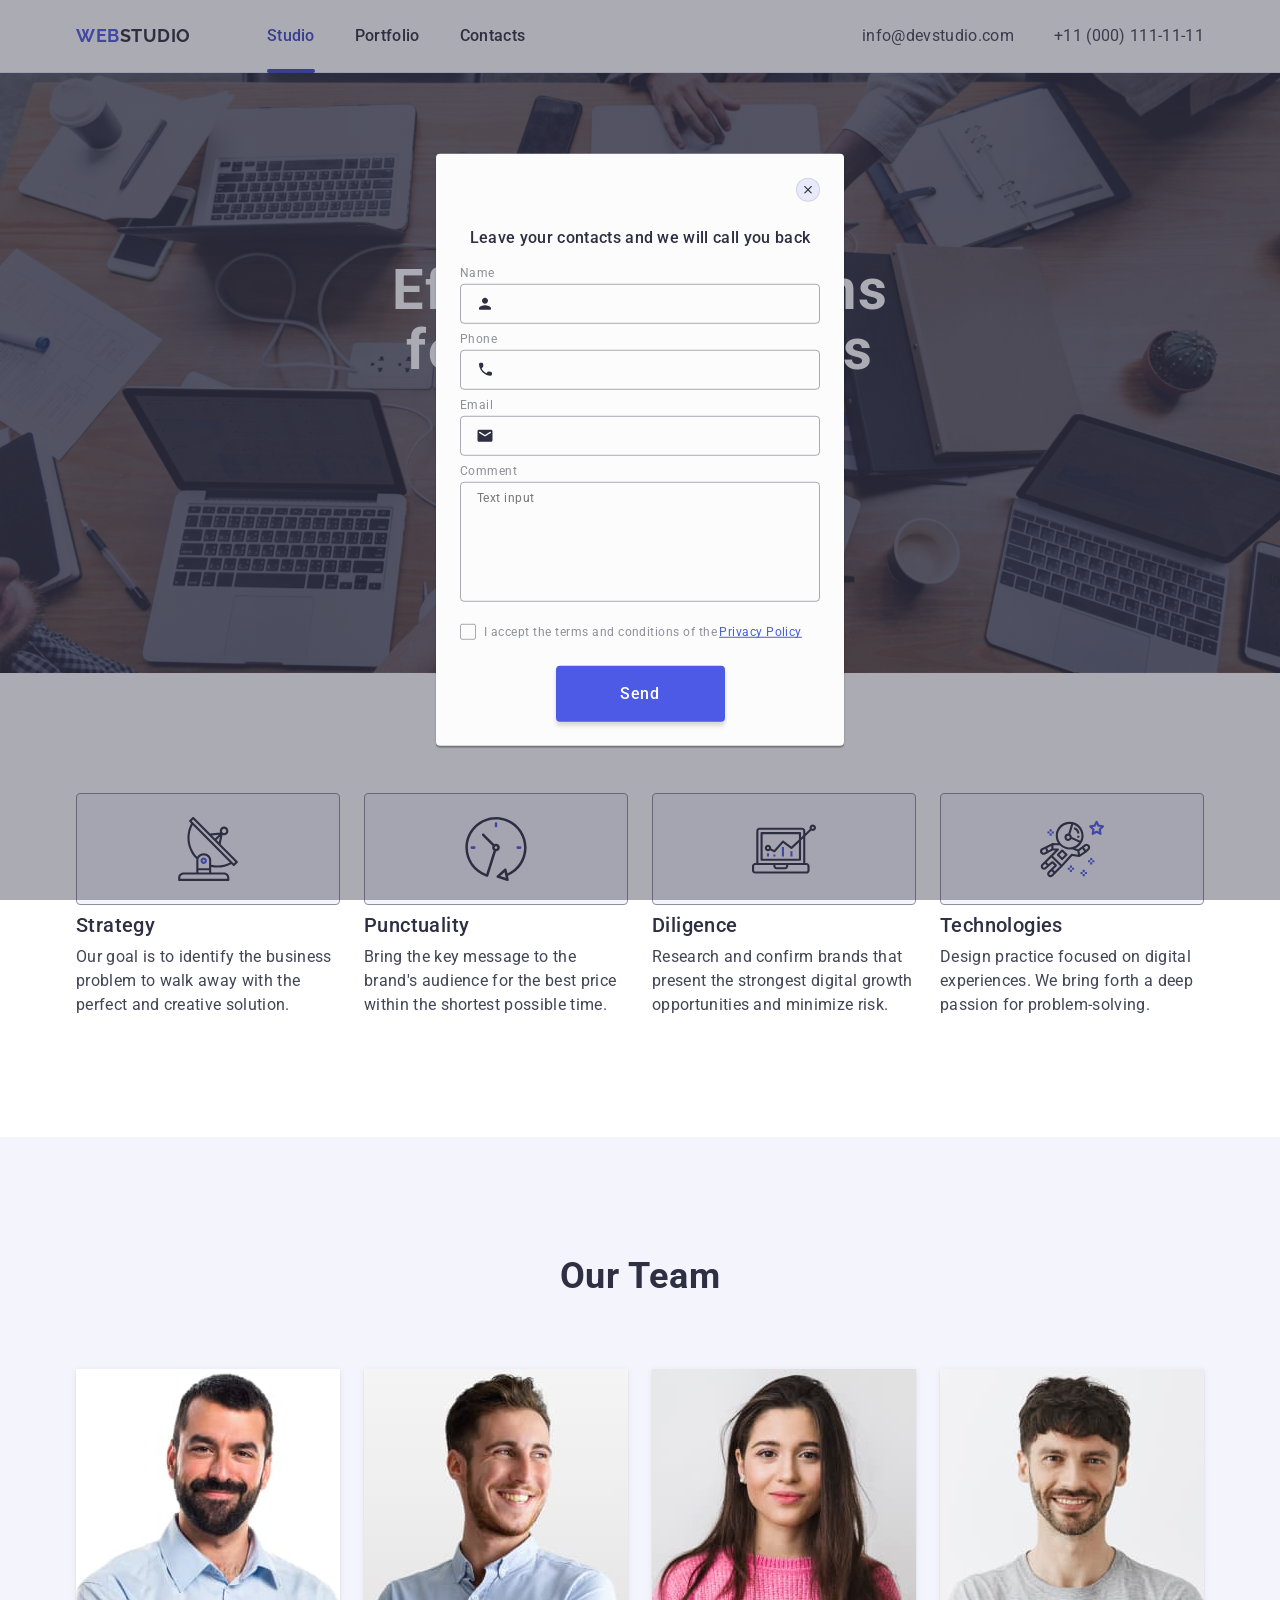
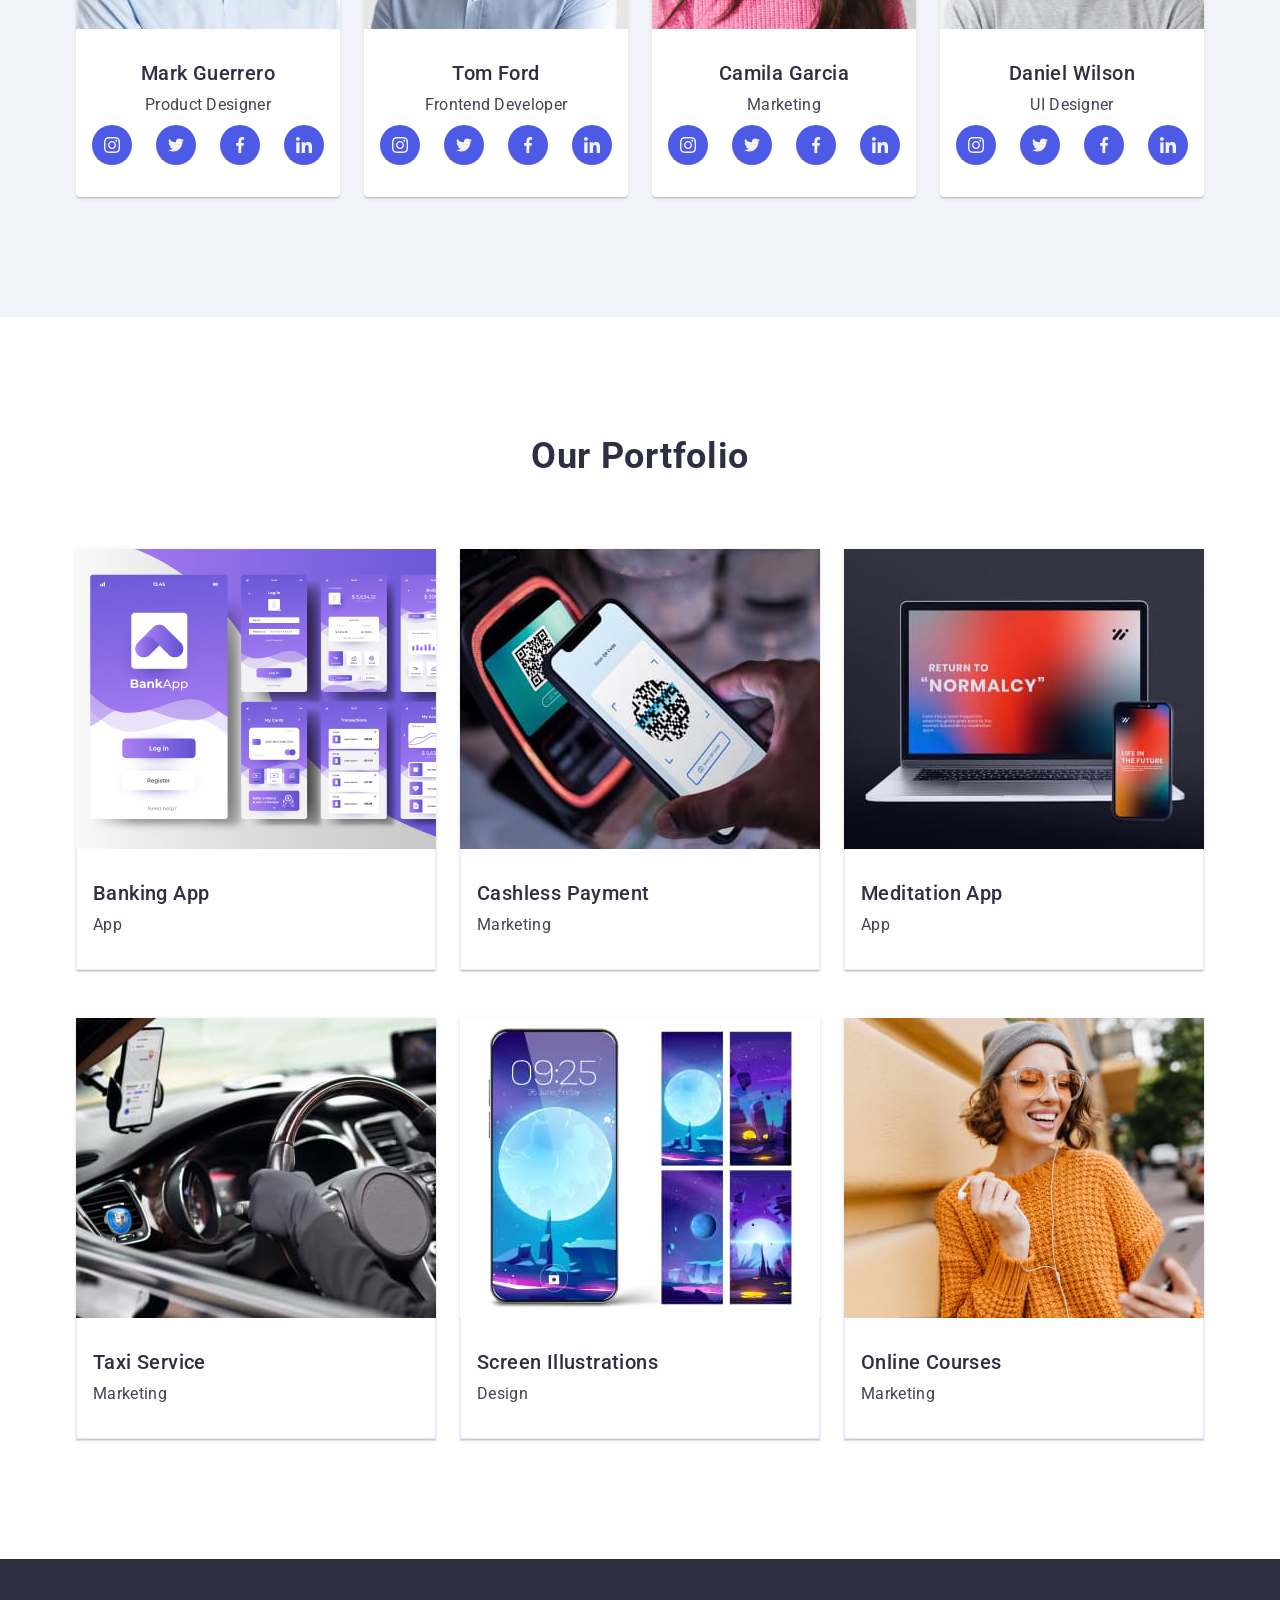
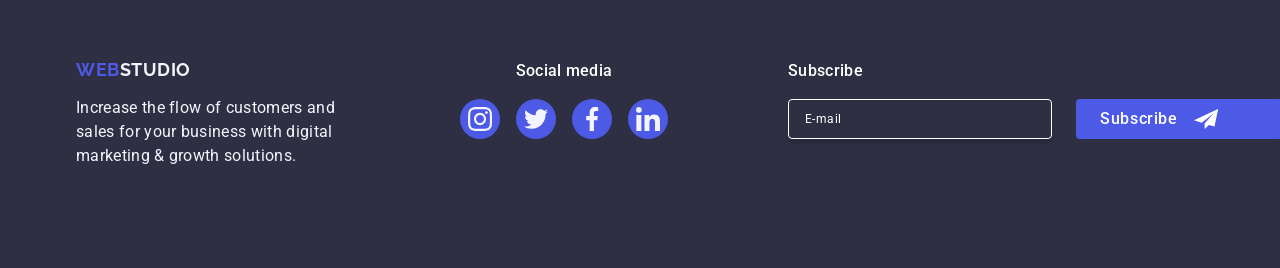
==== commit 2a7df590: "span  problem" ====
--- a/index.html
+++ b/index.html
@@ -387,7 +387,7 @@
         </div>
         </div>
     </footer>
-    <div class="backdrop">
+    <div class="backdrop is-open">
         <div class="modal">
             <button type="button" class="modal-close">
                 <svg class="modal-close-svg" width="8" height="8">
@@ -452,12 +452,13 @@
                     required>
                     <label 
                     for="user-privacy" 
-                    class="check-text"> <span class="modal-span">
+                    class="check-text">
+                    <span class="modal-span-text">
                         <svg class="modal-check-icon" width="10" height="8">
                             <use href="./images/icons.svg#icon-vector"></use>
                         </svg>
-                    </span>I accept the terms and conditions of the <a href="" class="check-link">Privacy Policy</a>
-                   </label>
+                    </span>
+                    I accept the terms and conditions of the <a href="" class="check-link">Privacy Policy</a></label>
                 </div> 
             <button type="submit" class="modal-send-btn">Send</button>
          </form>
--- a/css/styles.css
+++ b/css/styles.css
@@ -791,7 +791,7 @@
     }
 
 
-    .modal-span {
+    .modal-span-text{
     display: inline-flex;
     align-items: center;
     justify-content: center;
@@ -805,11 +805,9 @@
     transition: background-color 250ms cubic-bezier(0.4, 0, 0.2, 1),
     border 250ms cubic-bezier(0.4, 0, 0.2, 1), 
     fill 250ms cubic-bezier(0.4, 0, 0.2, 1);
-    
    } 
 
     .check-link {
-    font-family: "Roboto", sans-serif;
     font-weight: 400;
     line-height: 1.33;
     text-decoration: underline;
@@ -819,10 +817,12 @@
    }
 
 
-    .modal-check:checked + .check-text span{
+    .modal-check:checked + .check-text span {
     background-color: var(--color-hover-focus);
     border: none;
     fill: var(--icon-back-color);
+    border-radius: 2px;
+    border: 1px solid #404bbf;
     }
 
     .modal-check-icon{
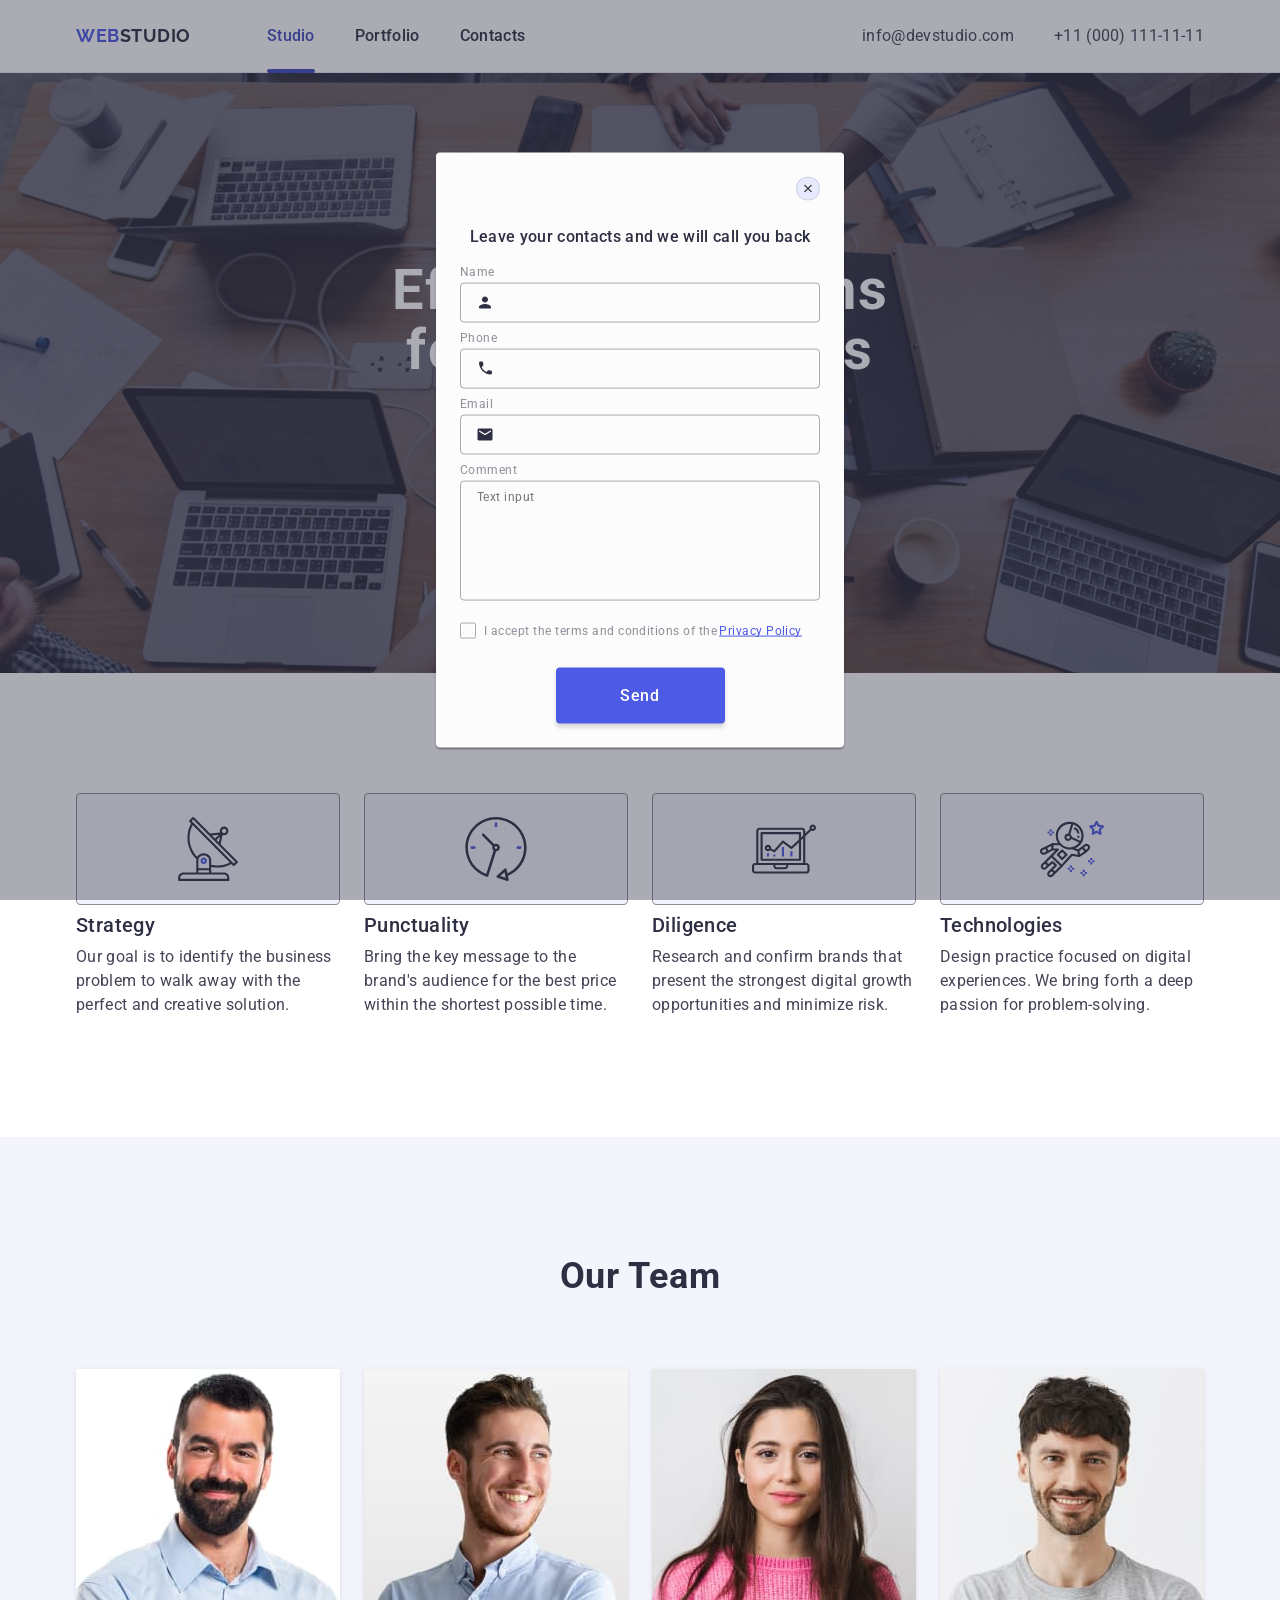
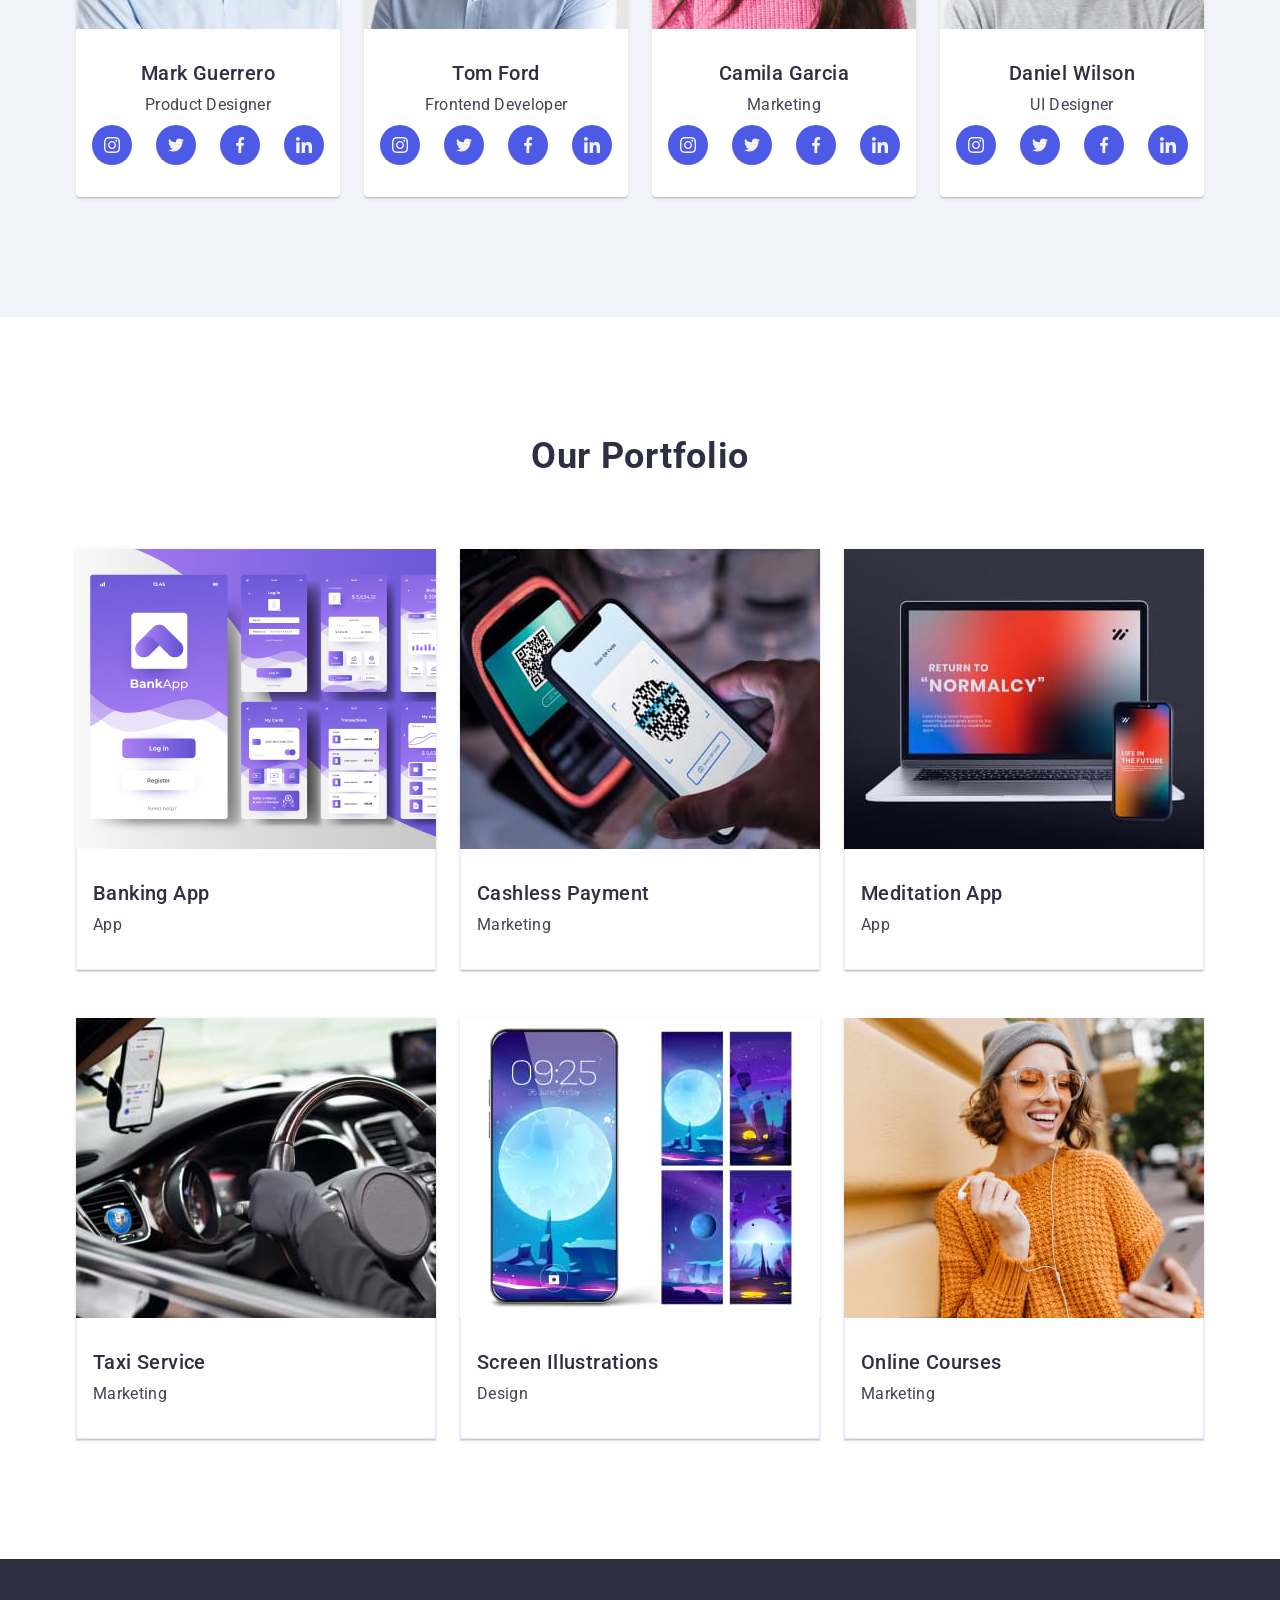
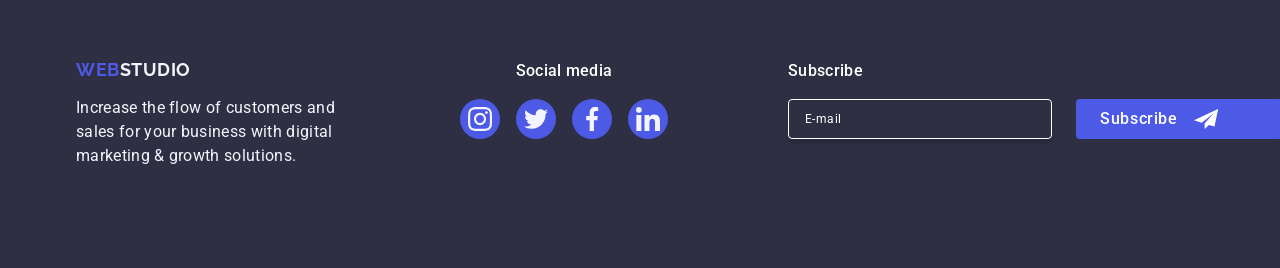
==== commit 0a909a35: "span" ====
--- a/index.html
+++ b/index.html
@@ -402,7 +402,7 @@
                         <input type="text" 
                         name="user-name" 
                         class="modal-input" 
-                        id="user-name"/>
+                        id="user-name">
                         <svg class="icon-modal" width="18" height="24">
                             <use href="./images/icons.svg#icon-person"></use>
                         </svg>
@@ -415,7 +415,7 @@
                         type="tel"
                         name="user-phone" 
                         class="modal-input"
-                        id="user-phone" />
+                        id="user-phone">
                         <svg class="icon-modal" width="18" height="24">
                             <use href="./images/icons.svg#icon-phone"></use>
                         </svg>
@@ -427,7 +427,7 @@
                    <input type="email"
                    name="user-email"
                    class="modal-input"
-                   id="user-email" />
+                   id="user-email">
                 <svg class="icon-modal" width="18" height="24">
                     <use href="./images/icons.svg#icon-email"></use>
                 </svg>
@@ -458,7 +458,8 @@
                             <use href="./images/icons.svg#icon-vector"></use>
                         </svg>
                     </span>
-                    I accept the terms and conditions of the <a href="" class="check-link">Privacy Policy</a></label>
+                    I accept the terms and conditions of the <a href="" class="check-link">Privacy Policy</a>
+                </label>
                 </div> 
             <button type="submit" class="modal-send-btn">Send</button>
          </form>
--- a/css/styles.css
+++ b/css/styles.css
@@ -782,7 +782,7 @@
     letter-spacing: 0.04em;
     color: #8e8f99;
     min-width: 388px;
-    display: flex;
+    display: inline-flex;
     align-items: center;
    }
 
@@ -821,8 +821,6 @@
     background-color: var(--color-hover-focus);
     border: none;
     fill: var(--icon-back-color);
-    border-radius: 2px;
-    border: 1px solid #404bbf;
     }
 
     .modal-check-icon{
@@ -846,10 +844,10 @@
     cursor: pointer;
     padding: 16px 32px;
     min-width: 169px;
-    transition: background-color 250ms cubic-bezier(0.4, 0, 0.2, 1);
     display: block;
     align-items: end;
     margin: 0 auto;
+    transition: background-color 250ms cubic-bezier(0.4, 0, 0.2, 1);
     }
 
    .modal-send-btn:hover,
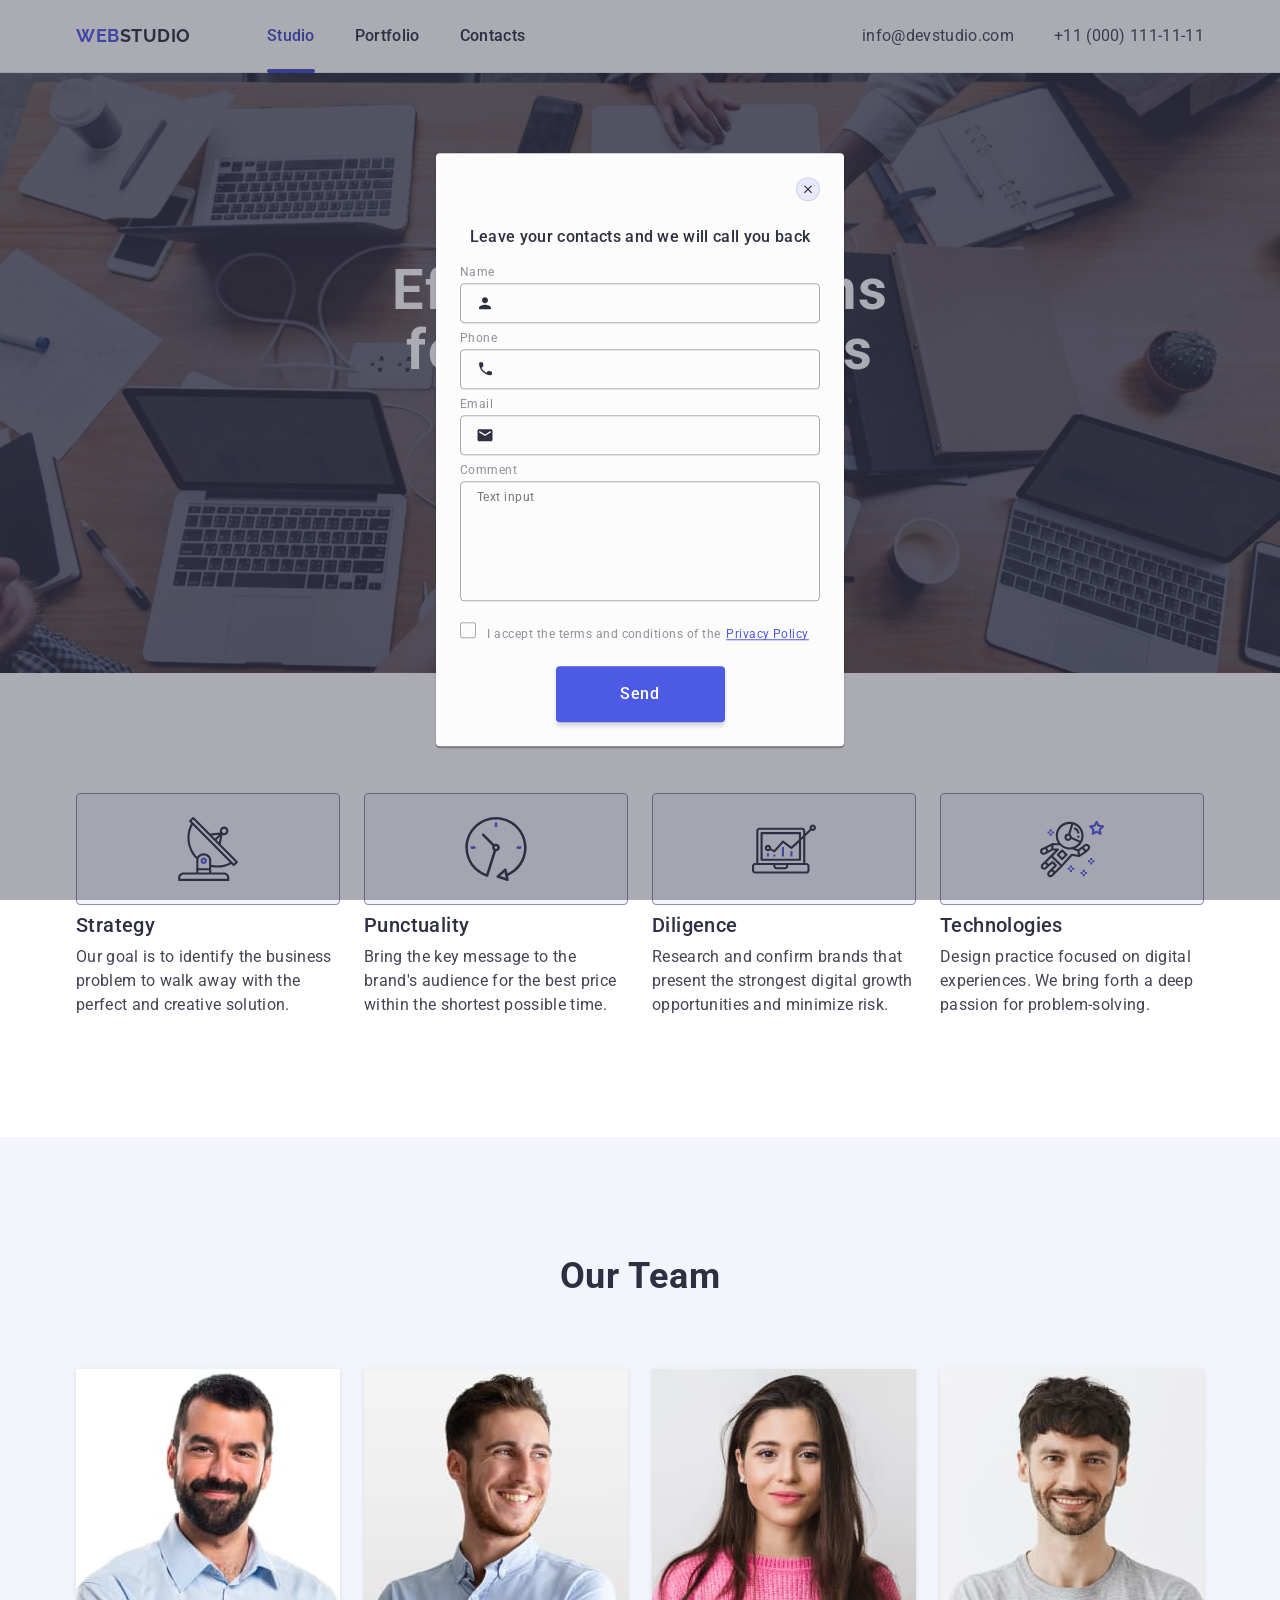
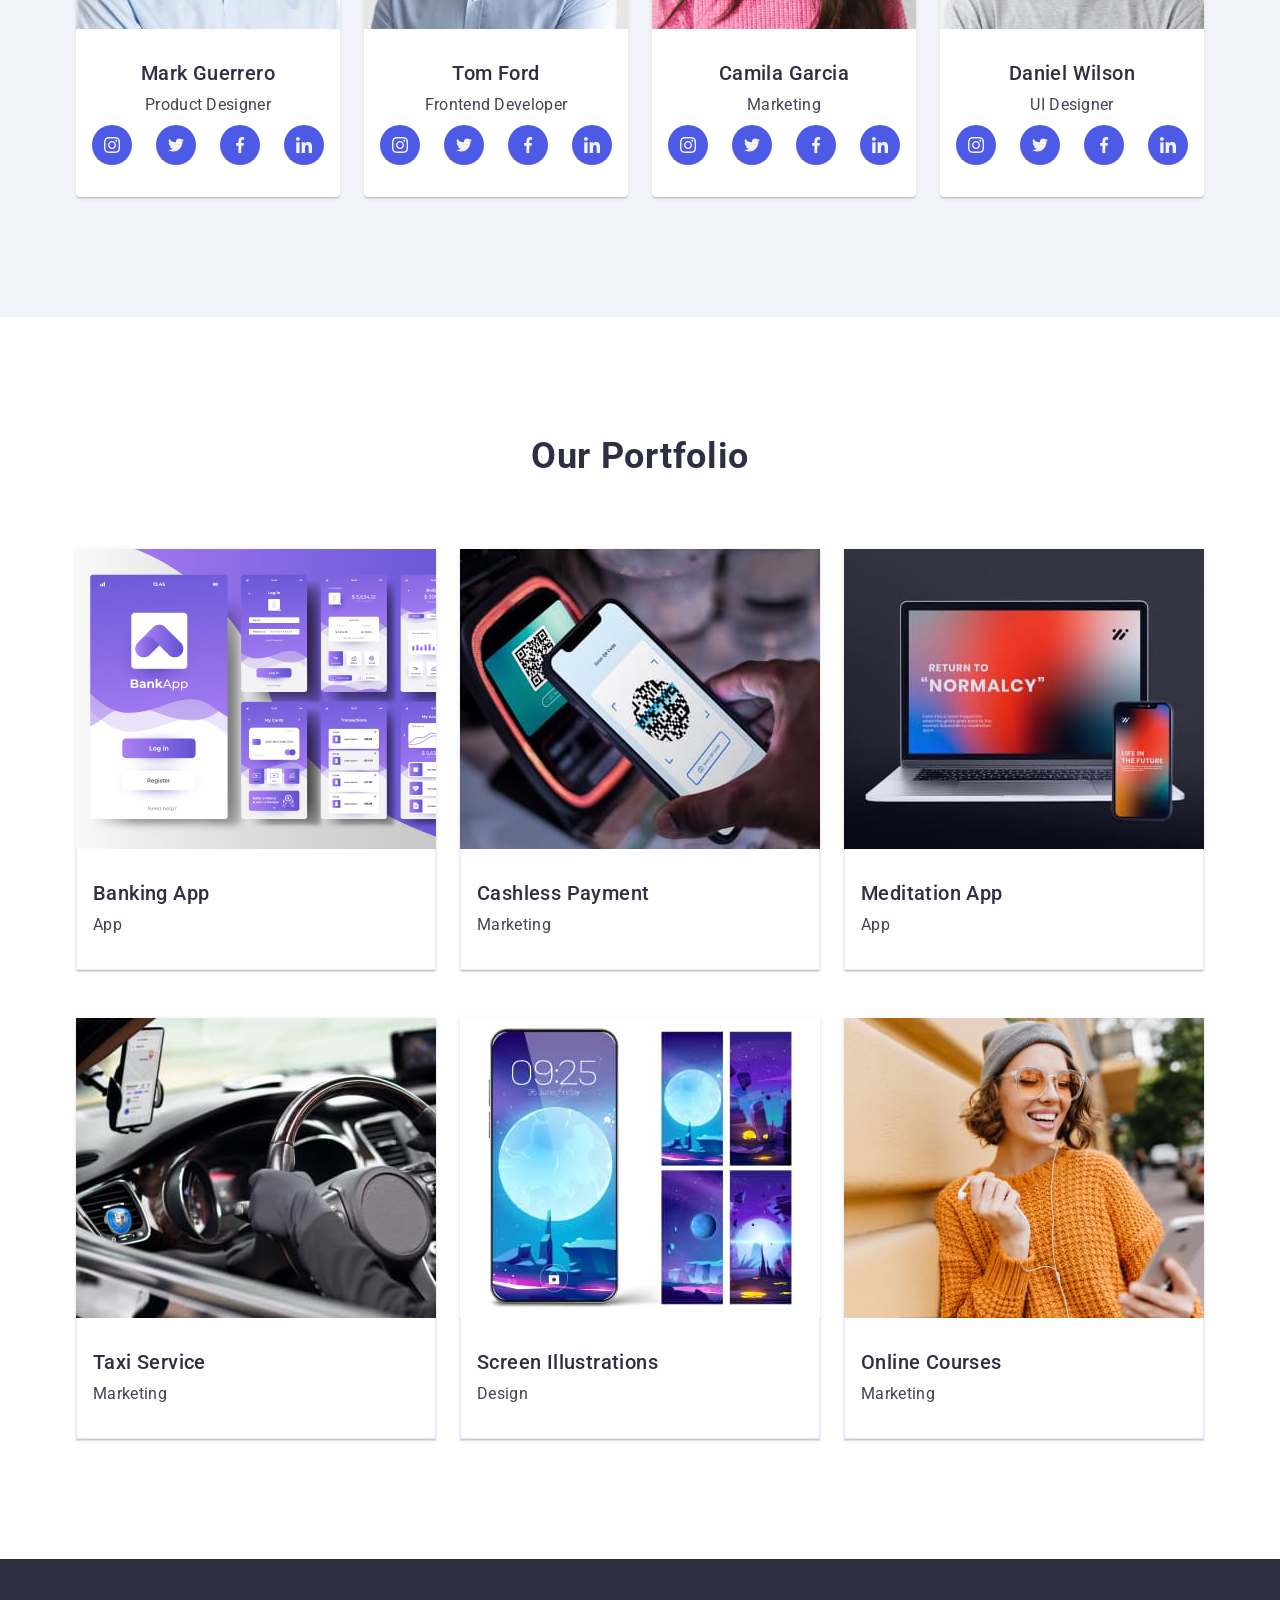
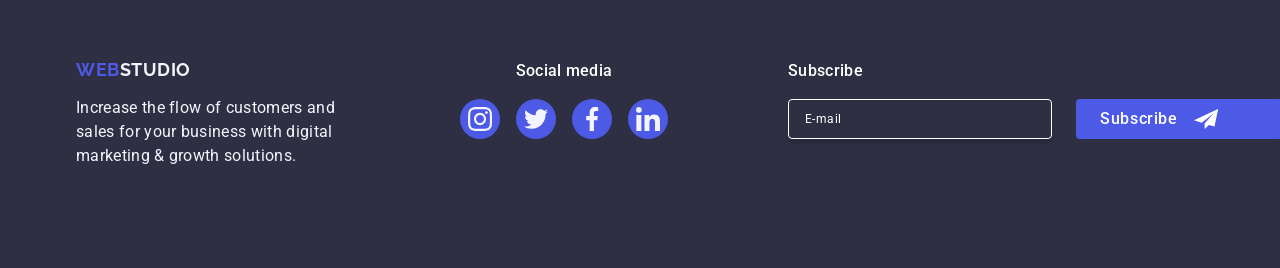
==== commit 6a922d96: "span check" ====
--- a/index.html
+++ b/index.html
@@ -449,17 +449,13 @@
                     id="user-privacy" 
                     value="true"
                     class="modal-check visually-hidden "
-                    required>
-                    <label 
-                    for="user-privacy" 
-                    class="check-text">
-                    <span class="modal-span-text">
+                    required/>
+                    <label for="user-privacy" class="check-text"><span class="check-box-span">
                         <svg class="modal-check-icon" width="10" height="8">
                             <use href="./images/icons.svg#icon-vector"></use>
                         </svg>
                     </span>
-                    I accept the terms and conditions of the <a href="" class="check-link">Privacy Policy</a>
-                </label>
+                    I accept the terms and conditions of the <a href="" class="check-link"> Privacy Policy</a></label>
                 </div> 
             <button type="submit" class="modal-send-btn">Send</button>
          </form>
--- a/css/styles.css
+++ b/css/styles.css
@@ -782,7 +782,6 @@
     letter-spacing: 0.04em;
     color: #8e8f99;
     min-width: 388px;
-    display: inline-flex;
     align-items: center;
    }
 
@@ -791,7 +790,7 @@
     }
 
 
-    .modal-span-text{
+    .check-box-span{
     display: inline-flex;
     align-items: center;
     justify-content: center;
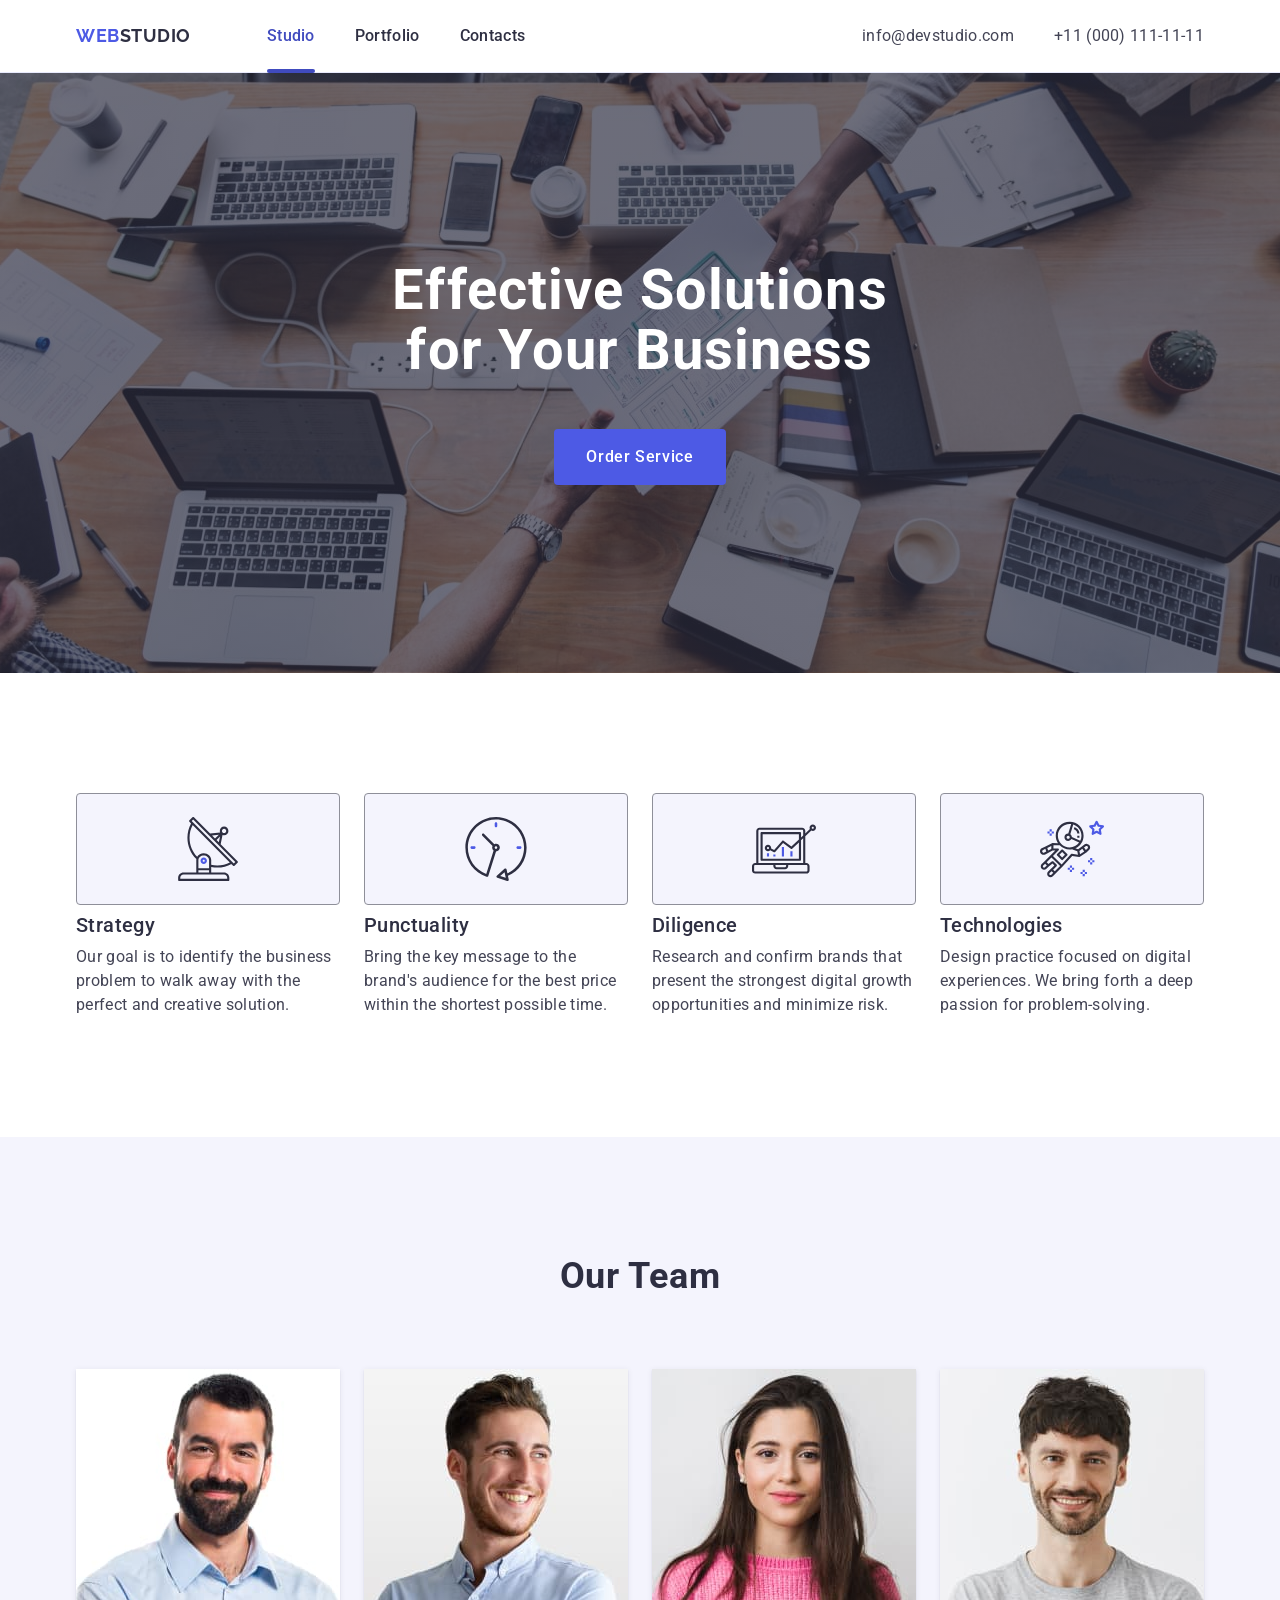
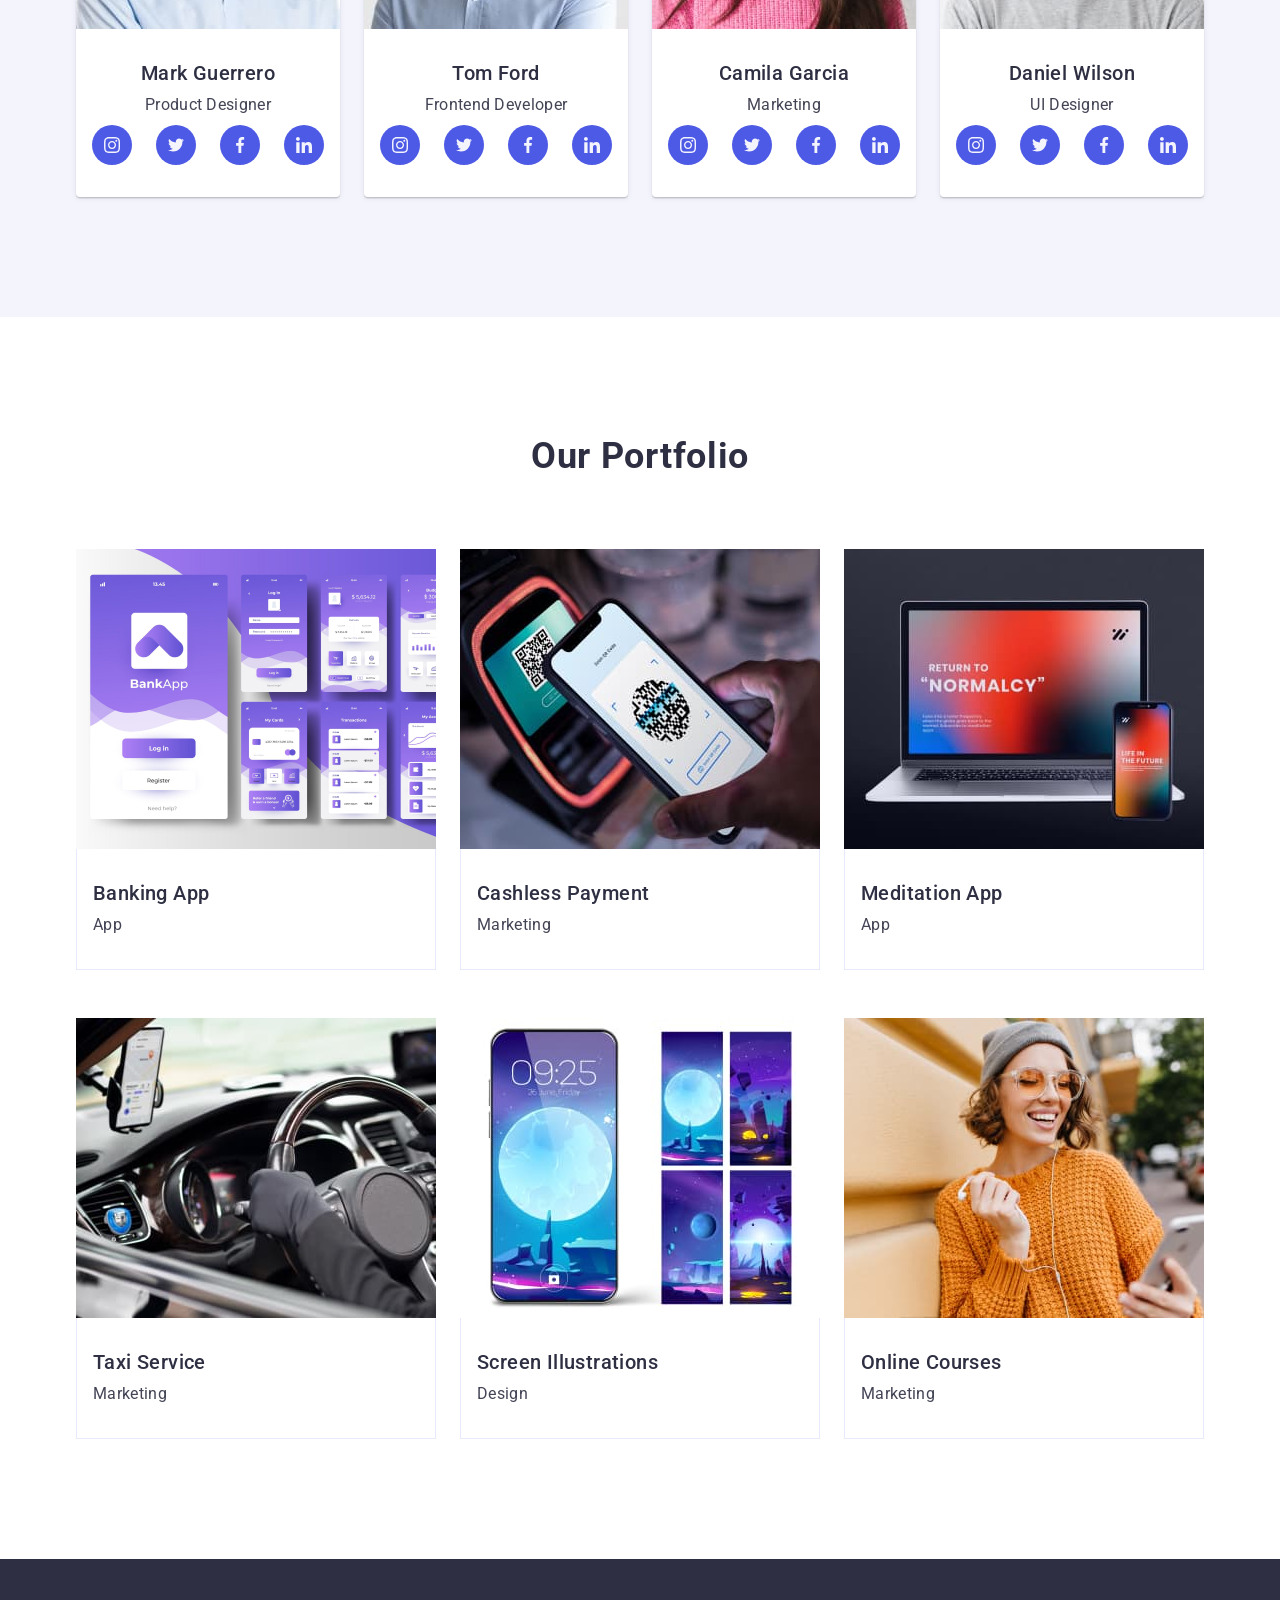
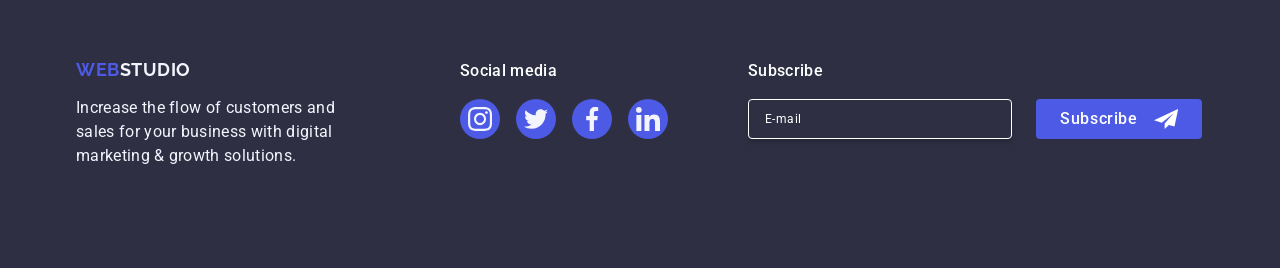
==== commit 67863316: "correction" ====
--- a/index.html
+++ b/index.html
@@ -387,7 +387,7 @@
         </div>
         </div>
     </footer>
-    <div class="backdrop is-open">
+    <div class="backdrop">
         <div class="modal">
             <button type="button" class="modal-close">
                 <svg class="modal-close-svg" width="8" height="8">
--- a/css/styles.css
+++ b/css/styles.css
@@ -374,15 +374,14 @@
    flex-wrap: wrap;
    column-gap: 24px;
    row-gap: 48px;
+   border-bottom: 0;
     box-shadow: 250ms cubic-bezier(0.4, 0, 0.2, 1);
    }
+
 
     .portfolio-item {
     width: 360px;
     width: calc((100% - 24px * 2) / 3);
-    box-shadow: 0px 1px 6px rgba(46, 47, 66, 0.08),
-    0px 1px 1px rgba(46, 47, 66, 0.16),
-    0px 2px 1px rgba(46, 47, 66, 0.08);
     transition: box-shadow 250ms cubic-bezier(0.4, 0, 0.2, 1);
     }
    
@@ -390,6 +389,12 @@
     position: relative;
     overflow: hidden;
     transform: translateY(0%);
+   }
+
+   .portfolio-item:hover{
+    box-shadow: 0px 1px 6px rgba(46, 47, 66, 0.08),
+    0px 1px 1px rgba(46, 47, 66, 0.16),
+    0px 2px 1px rgba(46, 47, 66, 0.08);
    }
 
    .portfolio-item:hover .text-desc-portfilio{
@@ -481,6 +486,7 @@
    .social-link-media {
    width: 208px;
    height: 80px;
+   margin-right: 80px;
    }
 
    .title-footer{
@@ -489,9 +495,6 @@
     line-height: 1.5;
     letter-spacing: 0.02em;
     color: var(--color-white);
-    display: flex;
-    align-items: center;
-    justify-content: center;
     margin-bottom: 16px;
    }
   
@@ -534,8 +537,8 @@
     display: flex;
     align-items: flex-start;
     justify-content: left;
-    margin-left: 120px;
     flex-direction: column;
+    margin-right: auto;
    }
 
    .footer-form{
@@ -579,7 +582,7 @@
 
    .btn-footer {
     border-radius: 4px;
-    padding: 8px 64px 8px 24px;
+    padding: 8px 24px 8px 24px;
     min-width: 165px;
     height: 40px;
     background: var(--color-btn);
@@ -782,6 +785,7 @@
     letter-spacing: 0.04em;
     color: #8e8f99;
     min-width: 388px;
+    display: flex;
     align-items: center;
    }
 
